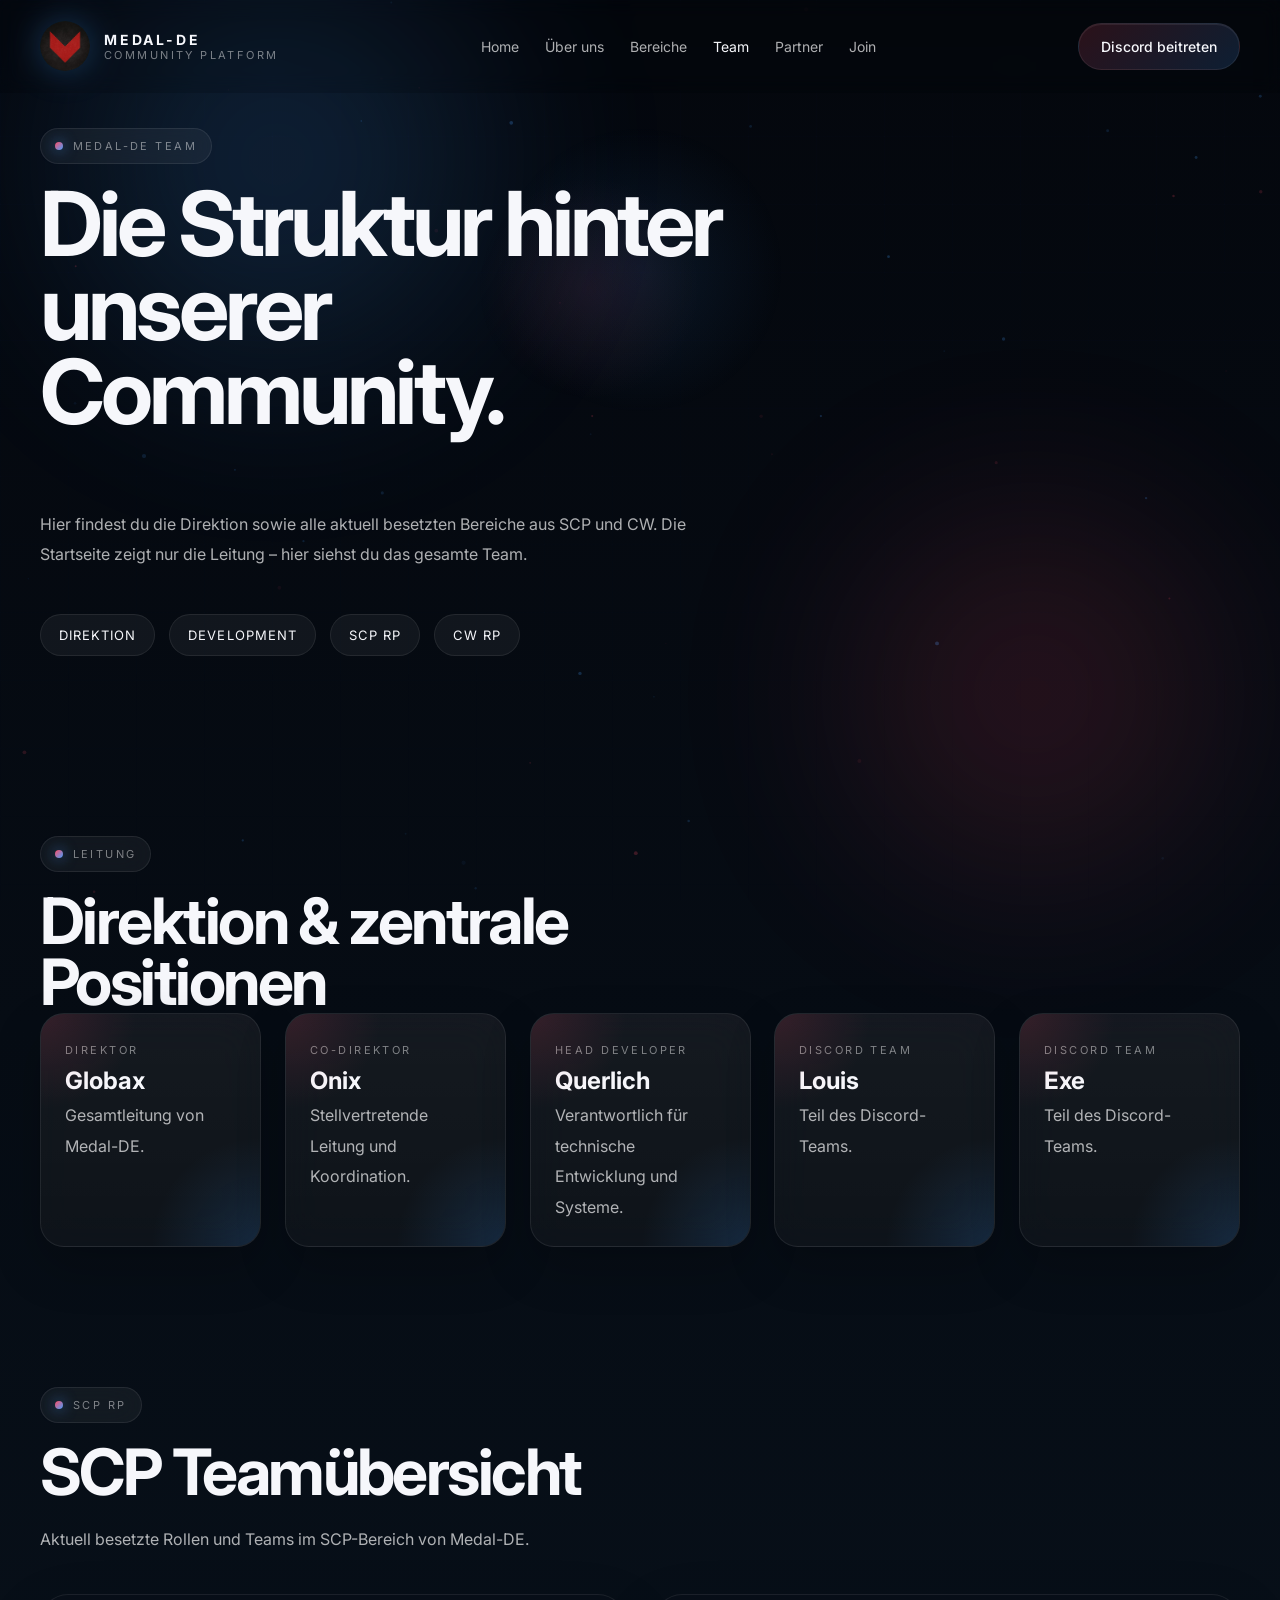
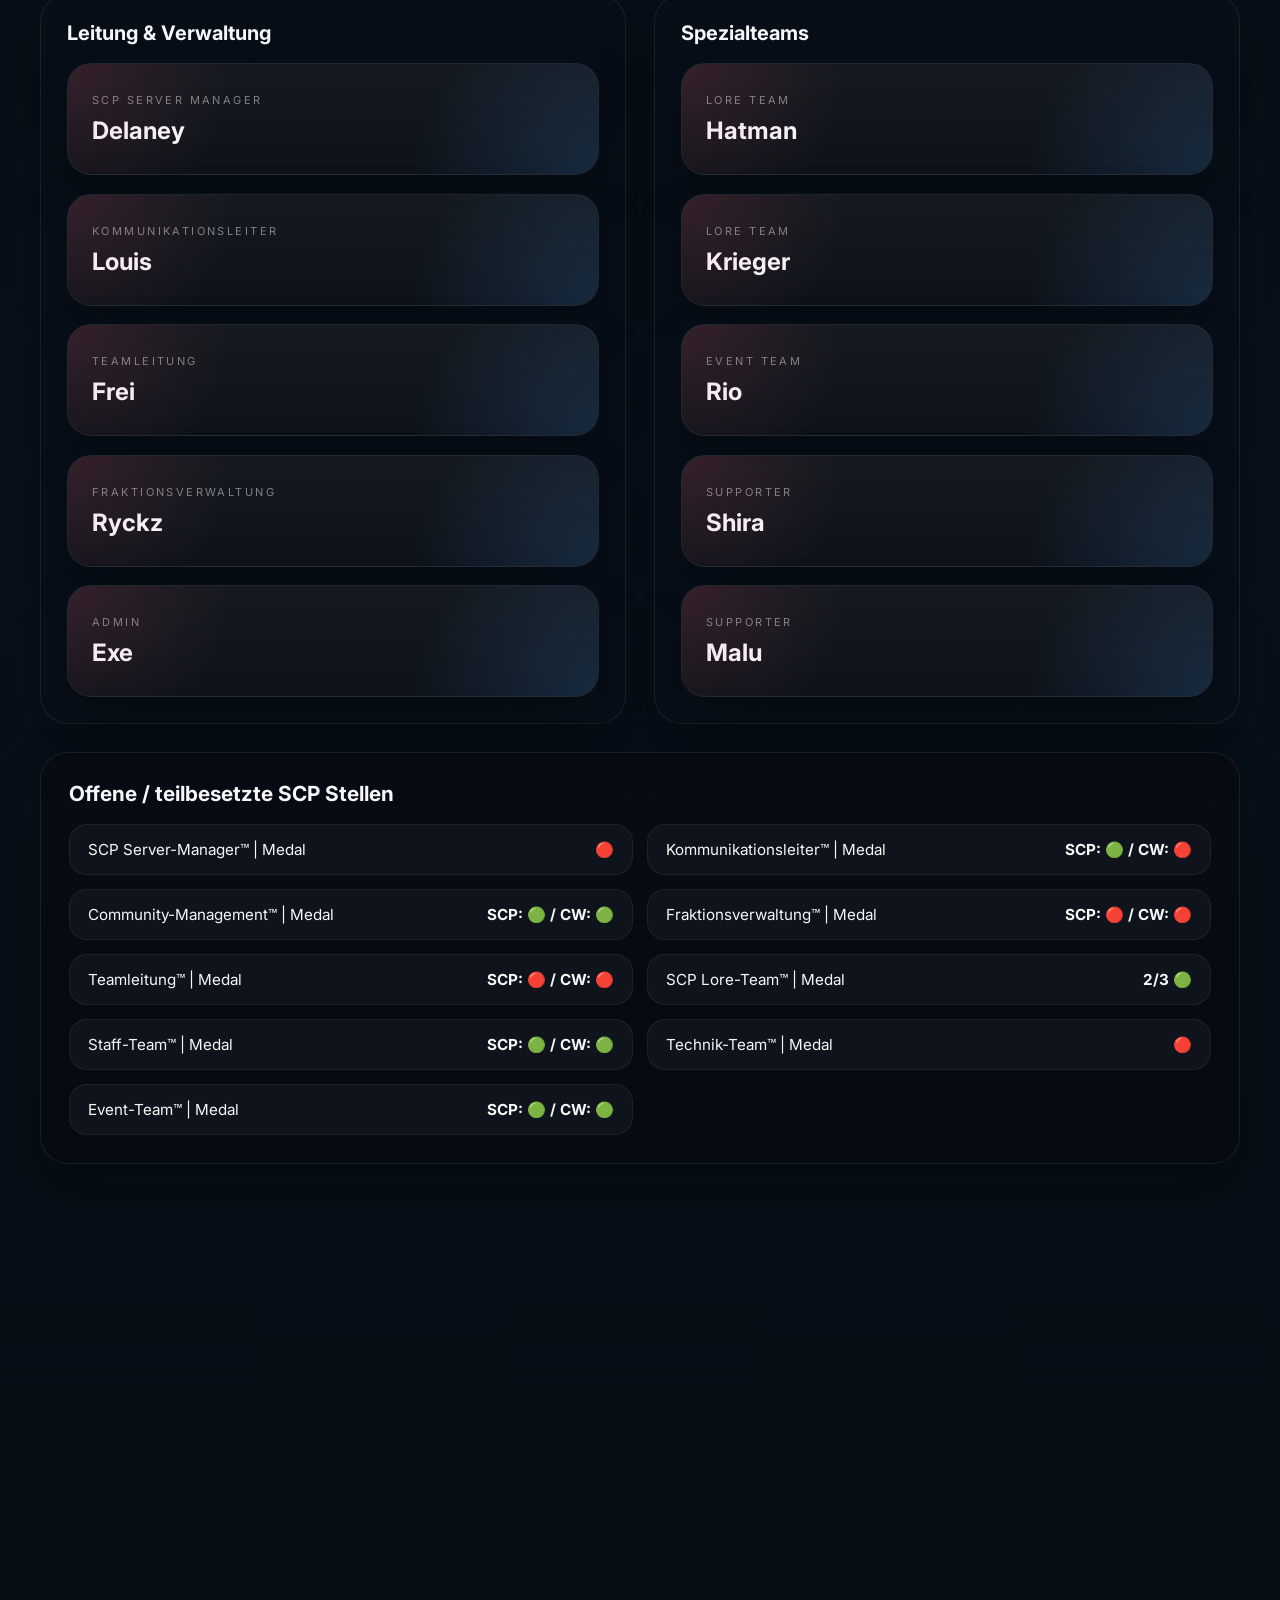
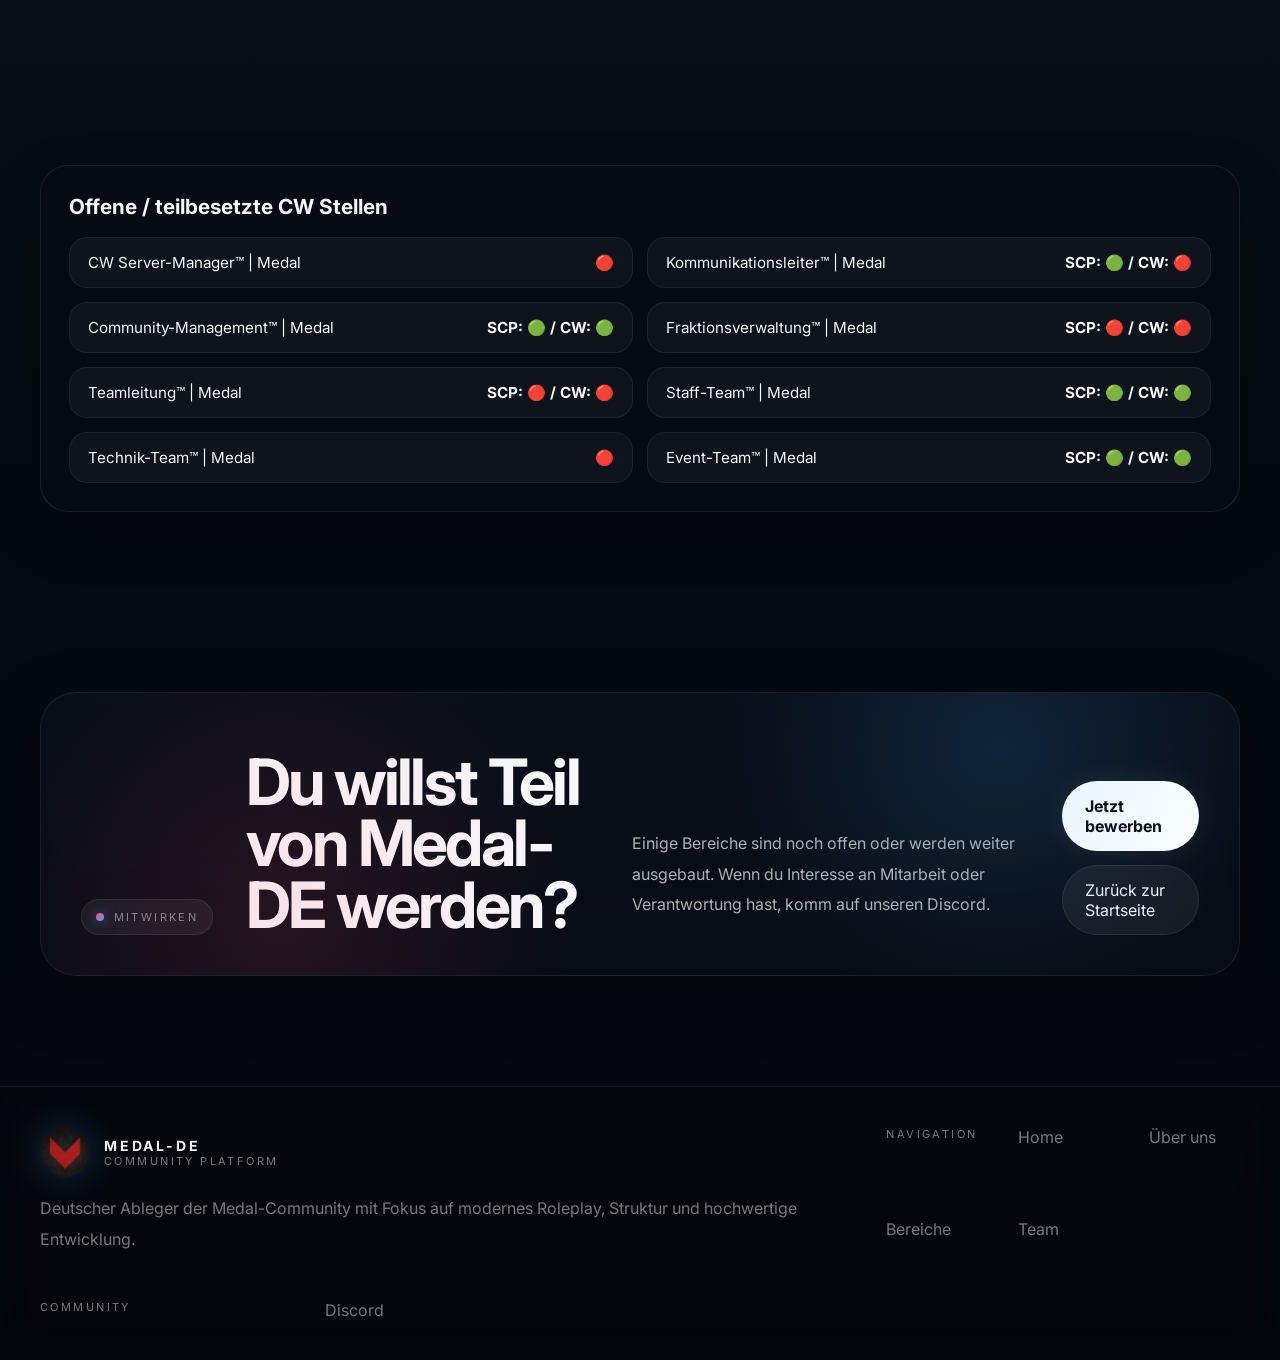
==== team.html @ 819d0fee "Add files via upload" ====
<!DOCTYPE html>
<html lang="de">
  <head>
    <meta charset="UTF-8" />
    <meta name="viewport" content="width=device-width, initial-scale=1.0" />
    <title>Medal-DE | Team</title>
    <meta
      name="description"
      content="Die Teamübersicht von Medal-DE mit Direktion, Development, SCP-Team und CW-Team."
    />
    <link rel="preconnect" href="https://fonts.googleapis.com" />
    <link rel="preconnect" href="https://fonts.gstatic.com" crossorigin />
    <link
      href="https://fonts.googleapis.com/css2?family=Inter:wght@400;500;600;700;800&display=swap"
      rel="stylesheet"
    />
    <link rel="stylesheet" href="style.css" />
  </head>
  <body class="team-page">
    <canvas id="particles-canvas"></canvas>
    <canvas id="trail-canvas"></canvas>

    <div class="mouse-glow"></div>
    <div class="bg-grid"></div>
    <div class="bg-orb orb-blue"></div>
    <div class="bg-orb orb-red"></div>

    <header class="site-header" id="site-header">
      <div class="container nav">
        <a href="index.html#home" class="brand">
          <img src="Medal.png" class="brand-logo" alt="Medal-DE Logo" />
          <div>
            <div class="brand-title">MEDAL-DE</div>
            <div class="brand-subtitle">Community Platform</div>
          </div>
        </a>

        <nav class="nav-links">
          <a href="index.html#home">Home</a>
          <a href="index.html#about">Über uns</a>
          <a href="index.html#modes">Bereiche</a>
          <a href="team.html" class="is-active">Team</a>
          <a href="index.html#partners">Partner</a>
          <a href="index.html#join">Join</a>
        </nav>

        <a
          class="nav-button"
          href="https://discord.com/invite/medal-de"
          target="_blank"
          rel="noreferrer"
        >
          Discord beitreten
        </a>
      </div>
    </header>

    <main>
      <section class="team-hero section">
        <div class="container team-hero-inner">
          <div class="section-heading reveal">
            <div class="eyebrow">MEDAL-DE TEAM</div>
            <h1>Die Struktur hinter unserer Community.</h1>
            <p>
              Hier findest du die Direktion sowie alle aktuell besetzten Bereiche
              aus SCP und CW. Die Startseite zeigt nur die Leitung – hier siehst
              du das gesamte Team.
            </p>
          </div>

          <div class="team-hero-badges reveal reveal-delay-1">
            <div class="team-badge">Direktion</div>
            <div class="team-badge">Development</div>
            <div class="team-badge">SCP RP</div>
            <div class="team-badge">CW RP</div>
          </div>
        </div>
      </section>

      <section class="section team-section">
        <div class="container">
          <div class="section-heading reveal">
            <div class="eyebrow">Leitung</div>
            <h2>Direktion & zentrale Positionen</h2>
          </div>

          <div class="team-grid leadership-grid">
            <article class="team-card tilt-card reveal">
              <span class="panel-label">Direktor</span>
              <h3>Globax</h3>
              <p>Gesamtleitung von Medal-DE.</p>
            </article>

            <article class="team-card tilt-card reveal">
              <span class="panel-label">Co-Direktor</span>
              <h3>Onix</h3>
              <p>Stellvertretende Leitung und Koordination.</p>
            </article>

            <article class="team-card tilt-card reveal">
              <span class="panel-label">Head Developer</span>
              <h3>Querlich</h3>
              <p>Verantwortlich für technische Entwicklung und Systeme.</p>
            </article>

            <article class="team-card tilt-card reveal">
              <span class="panel-label">Discord Team</span>
              <h3>Louis</h3>
              <p>Teil des Discord-Teams.</p>
            </article>

            <article class="team-card tilt-card reveal">
              <span class="panel-label">Discord Team</span>
              <h3>Exe</h3>
              <p>Teil des Discord-Teams.</p>
            </article>
          </div>
        </div>
      </section>

      <section class="section team-section">
        <div class="container">
          <div class="section-heading reveal">
            <div class="eyebrow">SCP RP</div>
            <h2>SCP Teamübersicht</h2>
            <p>
              Aktuell besetzte Rollen und Teams im SCP-Bereich von Medal-DE.
            </p>
          </div>

          <div class="team-columns">
            <div class="team-column reveal">
              <h3 class="team-column-title">Leitung & Verwaltung</h3>

              <div class="team-stack">
                <article class="team-card tilt-card">
                  <span class="panel-label">SCP Server Manager</span>
                  <h3>Delaney</h3>
                </article>

                <article class="team-card tilt-card">
                  <span class="panel-label">Kommunikationsleiter</span>
                  <h3>Louis</h3>
                </article>

                <article class="team-card tilt-card">
                  <span class="panel-label">Teamleitung</span>
                  <h3>Frei</h3>
                </article>

                <article class="team-card tilt-card">
                  <span class="panel-label">Fraktionsverwaltung</span>
                  <h3>Ryckz</h3>
                </article>

                <article class="team-card tilt-card">
                  <span class="panel-label">Admin</span>
                  <h3>Exe</h3>
                </article>
              </div>
            </div>

            <div class="team-column reveal reveal-delay-1">
              <h3 class="team-column-title">Spezialteams</h3>

              <div class="team-stack">
                <article class="team-card tilt-card">
                  <span class="panel-label">Lore Team</span>
                  <h3>Hatman</h3>
                </article>

                <article class="team-card tilt-card">
                  <span class="panel-label">Lore Team</span>
                  <h3>Krieger</h3>
                </article>

                <article class="team-card tilt-card">
                  <span class="panel-label">Event Team</span>
                  <h3>Rio</h3>
                </article>

                <article class="team-card tilt-card">
                  <span class="panel-label">Supporter</span>
                  <h3>Shira</h3>
                </article>

                <article class="team-card tilt-card">
                  <span class="panel-label">Supporter</span>
                  <h3>Malu</h3>
                </article>
              </div>
            </div>
          </div>

          <div class="team-status-box reveal reveal-delay-2">
            <h3>Offene / teilbesetzte SCP Stellen</h3>
            <div class="status-grid">
              <div class="status-item">
                <span>SCP Server-Manager™ | Medal</span>
                <strong>🔴</strong>
              </div>
              <div class="status-item">
                <span>Kommunikationsleiter™ | Medal</span>
                <strong>SCP: 🟢 / CW: 🔴</strong>
              </div>
              <div class="status-item">
                <span>Community-Management™ | Medal</span>
                <strong>SCP: 🟢 / CW: 🟢</strong>
              </div>
              <div class="status-item">
                <span>Fraktionsverwaltung™ | Medal</span>
                <strong>SCP: 🔴 / CW: 🔴</strong>
              </div>
              <div class="status-item">
                <span>Teamleitung™ | Medal</span>
                <strong>SCP: 🔴 / CW: 🔴</strong>
              </div>
              <div class="status-item">
                <span>SCP Lore-Team™ | Medal</span>
                <strong>2/3 🟢</strong>
              </div>
              <div class="status-item">
                <span>Staff-Team™ | Medal</span>
                <strong>SCP: 🟢 / CW: 🟢</strong>
              </div>
              <div class="status-item">
                <span>Technik-Team™ | Medal</span>
                <strong>🔴</strong>
              </div>
              <div class="status-item">
                <span>Event-Team™ | Medal</span>
                <strong>SCP: 🟢 / CW: 🟢</strong>
              </div>
            </div>
          </div>
        </div>
      </section>

      <section class="section team-section">
        <div class="container">
          <div class="section-heading reveal">
            <div class="eyebrow">CW RP</div>
            <h2>CW Teamübersicht</h2>
            <p>
              Die wichtigsten aktuell besetzten Rollen im CW-Bereich.
            </p>
          </div>

          <div class="cards-grid team-role-grid">
            <article class="team-card tilt-card reveal">
              <span class="panel-label">CW Server Manager</span>
              <h3>CloneWarsHD</h3>
            </article>

            <article class="team-card tilt-card reveal">
              <span class="panel-label">Teamleitung</span>
              <h3>Obito</h3>
            </article>

            <article class="team-card tilt-card reveal">
              <span class="panel-label">Superadmin</span>
              <h3>Koshi</h3>
            </article>

            <article class="team-card tilt-card reveal">
              <span class="panel-label">Kommunikationsleiter</span>
              <h3>Querlich</h3>
            </article>

            <article class="team-card tilt-card reveal">
              <span class="panel-label">Event Team</span>
              <h3>Space</h3>
            </article>
          </div>

          <div class="team-status-box reveal reveal-delay-1">
            <h3>Offene / teilbesetzte CW Stellen</h3>
            <div class="status-grid">
              <div class="status-item">
                <span>CW Server-Manager™ | Medal</span>
                <strong>🔴</strong>
              </div>
              <div class="status-item">
                <span>Kommunikationsleiter™ | Medal</span>
                <strong>SCP: 🟢 / CW: 🔴</strong>
              </div>
              <div class="status-item">
                <span>Community-Management™ | Medal</span>
                <strong>SCP: 🟢 / CW: 🟢</strong>
              </div>
              <div class="status-item">
                <span>Fraktionsverwaltung™ | Medal</span>
                <strong>SCP: 🔴 / CW: 🔴</strong>
              </div>
              <div class="status-item">
                <span>Teamleitung™ | Medal</span>
                <strong>SCP: 🔴 / CW: 🔴</strong>
              </div>
              <div class="status-item">
                <span>Staff-Team™ | Medal</span>
                <strong>SCP: 🟢 / CW: 🟢</strong>
              </div>
              <div class="status-item">
                <span>Technik-Team™ | Medal</span>
                <strong>🔴</strong>
              </div>
              <div class="status-item">
                <span>Event-Team™ | Medal</span>
                <strong>SCP: 🟢 / CW: 🟢</strong>
              </div>
            </div>
          </div>
        </div>
      </section>

      <section class="section cta-section">
        <div class="container">
          <div class="cta-box reveal">
            <div class="eyebrow">MITWIRKEN</div>
            <h2>Du willst Teil von Medal-DE werden?</h2>
            <p>
              Einige Bereiche sind noch offen oder werden weiter ausgebaut. Wenn
              du Interesse an Mitarbeit oder Verantwortung hast, komm auf unseren
              Discord.
            </p>
            <div class="hero-actions">
              <a
                class="button button-primary"
                href="https://discord.com/invite/medal-de"
                target="_blank"
                rel="noreferrer"
              >
                Jetzt bewerben
              </a>
              <a class="button button-secondary" href="index.html#join">
                Zurück zur Startseite
              </a>
            </div>
          </div>
        </div>
      </section>
    </main>

    <footer class="site-footer">
      <div class="container footer-grid">
        <div>
          <div class="brand footer-brand">
            <img src="Medal.png" class="brand-logo" alt="Medal-DE Logo" />
            <div>
              <div class="brand-title">MEDAL-DE</div>
              <div class="brand-subtitle">Community Platform</div>
            </div>
          </div>
          <p class="footer-text">
            Deutscher Ableger der Medal-Community mit Fokus auf modernes Roleplay,
            Struktur und hochwertige Entwicklung.
          </p>
        </div>

        <div class="footer-links">
          <span>Navigation</span>
          <a href="index.html#home">Home</a>
          <a href="index.html#about">Über uns</a>
          <a href="index.html#modes">Bereiche</a>
          <a href="team.html">Team</a>
        </div>

        <div class="footer-links">
          <span>Community</span>
          <a href="https://discord.com/invite/medal-de" target="_blank" rel="noreferrer">
            Discord
          </a>
        </div>
      </div>
    </footer>

    <script src="app.js"></script>
  </body>
</html>
---- style.css ----
:root {
  --bg: #060a11;
  --bg-deep: #04070d;
  --surface: rgba(10, 16, 28, 0.58);
  --surface-strong: rgba(9, 14, 24, 0.82);
  --panel: rgba(255, 255, 255, 0.05);
  --panel-strong: rgba(255, 255, 255, 0.08);
  --border: rgba(255, 255, 255, 0.08);
  --border-strong: rgba(255, 255, 255, 0.14);
  --text: #f6f7fb;
  --muted: rgba(255, 255, 255, 0.68);
  --soft: rgba(255, 255, 255, 0.46);
  --blue-rgb: 70, 160, 255;
  --red-rgb: 255, 77, 103;
  --blue: #46a0ff;
  --red: #ff4d67;
  --shadow: 0 20px 60px rgba(0, 0, 0, 0.35);
  --radius-xl: 34px;
  --radius-lg: 28px;
  --radius-md: 22px;
  --header-height: 92px;
}

* {
  box-sizing: border-box;
}

html {
  scroll-behavior: smooth;
}

body {
  margin: 0;
  font-family: "Inter", sans-serif;
  color: var(--text);
  background:
    radial-gradient(circle at 18% 20%, rgba(var(--red-rgb), 0.12), transparent 0 28%),
    radial-gradient(circle at 84% 18%, rgba(var(--blue-rgb), 0.14), transparent 0 30%),
    radial-gradient(circle at 50% 75%, rgba(130, 0, 255, 0.06), transparent 0 22%),
    linear-gradient(180deg, #04070d 0%, #08111b 45%, #04070d 100%);
  overflow-x: hidden;
}

a {
  color: inherit;
  text-decoration: none;
}

button {
  font: inherit;
}

#particles-canvas,
#trail-canvas {
  position: fixed;
  inset: 0;
  width: 100%;
  height: 100%;
  pointer-events: none;
}

#particles-canvas {
  z-index: 0;
}

#trail-canvas {
  z-index: 1;
}

.mouse-glow {
  position: fixed;
  inset: 0;
  pointer-events: none;
  z-index: 0;
  background:
    radial-gradient(circle 240px at var(--mouse-x, 50%) var(--mouse-y, 30%), rgba(var(--blue-rgb), 0.10), transparent 60%),
    radial-gradient(circle 180px at calc(var(--mouse-x, 50%) - 4%) calc(var(--mouse-y, 30%) + 2%), rgba(var(--red-rgb), 0.08), transparent 62%);
}

.bg-grid {
  position: fixed;
  inset: 0;
  pointer-events: none;
  z-index: 0;
  background-image:
    linear-gradient(rgba(80, 120, 255, 0.05) 1px, transparent 1px),
    linear-gradient(90deg, rgba(80, 120, 255, 0.045) 1px, transparent 1px);
  background-size: 68px 68px;
  mask-image: linear-gradient(to bottom, rgba(0, 0, 0, 0.95), rgba(0, 0, 0, 0.35));
  opacity: 0.34;
}

.bg-orb {
  position: fixed;
  border-radius: 50%;
  filter: blur(110px);
  opacity: 0.24;
  pointer-events: none;
  z-index: 0;
  transition: transform 0.2s linear;
}

.orb-blue {
  top: -40px;
  left: 6%;
  width: 400px;
  height: 400px;
  background: rgba(var(--blue-rgb), 0.72);
}

.orb-red {
  right: 6%;
  bottom: 4%;
  width: 340px;
  height: 340px;
  background: rgba(var(--red-rgb), 0.65);
}

.site-header,
main,
.site-footer {
  position: relative;
  z-index: 3;
}

.site-header {
  position: fixed;
  top: 0;
  left: 0;
  right: 0;
  backdrop-filter: blur(10px);
  background: rgba(0, 0, 0, 0.12);
  border-bottom: 1px solid transparent;
  transition:
    transform 0.35s ease,
    background 0.35s ease,
    backdrop-filter 0.35s ease,
    border-color 0.35s ease,
    box-shadow 0.35s ease;
}

.site-header.scrolled {
  background: rgba(8, 12, 20, 0.72);
  backdrop-filter: blur(18px);
  border-color: rgba(255, 255, 255, 0.07);
  box-shadow: 0 14px 40px rgba(0, 0, 0, 0.22);
}

.site-header.hidden {
  transform: translateY(-110%);
}

.container {
  width: min(1200px, calc(100% - 40px));
  margin: 0 auto;
}

.nav {
  min-height: var(--header-height);
  display: flex;
  align-items: center;
  justify-content: space-between;
  gap: 20px;
}

.brand {
  display: flex;
  align-items: center;
  gap: 14px;
  min-width: 0;
}

.brand-logo {
  width: 50px;
  height: 50px;
  object-fit: contain;
  border-radius: 50%;
  filter: drop-shadow(0 0 16px rgba(70, 160, 255, 0.28));
  flex-shrink: 0;
}

.brand-title {
  font-size: 14px;
  font-weight: 700;
  letter-spacing: 0.2em;
}

.brand-subtitle,
.panel-label,
.footer-links span,
.eyebrow {
  font-size: 11px;
  text-transform: uppercase;
  letter-spacing: 0.22em;
  color: var(--soft);
}

.nav-links {
  display: flex;
  align-items: center;
  gap: 26px;
  flex-wrap: wrap;
  justify-content: center;
}

.nav-links a {
  font-size: 14px;
  color: var(--muted);
  transition: color 0.25s ease, transform 0.25s ease;
}

.nav-links a:hover {
  color: var(--text);
  transform: translateY(-1px);
}

.nav-button,
.button {
  display: inline-flex;
  align-items: center;
  justify-content: center;
  padding: 14px 22px;
  border-radius: 999px;
  border: 1px solid var(--border);
  transition:
    transform 0.25s ease,
    background 0.25s ease,
    border-color 0.25s ease,
    box-shadow 0.25s ease;
}

.nav-button {
  background: linear-gradient(135deg, rgba(var(--red-rgb), 0.16), rgba(var(--blue-rgb), 0.16));
  font-size: 14px;
  font-weight: 500;
  box-shadow: inset 0 1px 0 rgba(255, 255, 255, 0.07);
}

.nav-button:hover,
.button:hover {
  transform: translateY(-2px);
}

.button-primary {
  background: #ffffff;
  color: #05070c;
  border-color: rgba(255, 255, 255, 0.5);
  font-weight: 700;
  box-shadow: 0 0 30px rgba(255, 255, 255, 0.08);
}

.button-secondary {
  background: rgba(255, 255, 255, 0.06);
  color: var(--text);
}

.section {
  padding: 110px 0;
}

.hero {
  position: relative;
  min-height: 100vh;
  display: flex;
  align-items: center;
  padding-top: calc(var(--header-height) + 30px);
}

.hero::after {
  content: "";
  position: absolute;
  inset: 0;
  pointer-events: none;
  background: radial-gradient(circle at center, rgba(255, 255, 255, 0.03), transparent 60%);
}

.hero-grid,
.two-col {
  display: grid;
  gap: 48px;
  align-items: center;
}

.hero-grid {
  grid-template-columns: 1.08fr 0.92fr;
}

.two-col {
  grid-template-columns: 0.95fr 1.05fr;
}

.eyebrow {
  display: inline-flex;
  align-items: center;
  gap: 10px;
  padding: 10px 14px;
  border-radius: 999px;
  border: 1px solid var(--border);
  background: rgba(255, 255, 255, 0.05);
  backdrop-filter: blur(16px);
}

.eyebrow::before {
  content: "";
  width: 8px;
  height: 8px;
  border-radius: 50%;
  background: linear-gradient(135deg, var(--red), var(--blue));
  box-shadow: 0 0 14px rgba(var(--blue-rgb), 0.7);
}

.hero h1,
.section-heading h2,
.cta-box h2 {
  margin: 18px 0 0;
  line-height: 0.96;
  letter-spacing: -0.04em;
}

.hero h1 {
  font-size: clamp(3rem, 7vw, 5.7rem);
  max-width: 850px;
}

.hero h1 span {
  display: block;
  background: linear-gradient(90deg, #ffffff 0%, #bfe8ff 45%, #ffd0d6 100%);
  -webkit-background-clip: text;
  background-clip: text;
  color: transparent;
}

.section-heading p,
.cta-box p,
.info-card p,
.mode-card p,
.feature-card p,
.team-card p,
.partner-card p,
.visual-panel p,
.site-footer p {
  color: var(--muted);
  line-height: 1.9;
}

.hero-text {
  max-width: 720px;
  font-size: 18px;
  margin-top: 26px;
}

.hero-actions {
  display: flex;
  gap: 14px;
  flex-wrap: wrap;
  margin-top: 34px;
}

.stats,
.cards-grid,
.info-grid,
.footer-links {
  display: grid;
  gap: 18px;
}

.stats {
  margin-top: 42px;
  grid-template-columns: repeat(4, minmax(0, 1fr));
}

.stat-card,
.info-card,
.mode-card,
.feature-card,
.team-card,
.partner-card,
.visual-shell,
.visual-panel,
.cta-box {
  background: linear-gradient(180deg, rgba(12, 18, 30, 0.66), rgba(9, 13, 22, 0.84));
  border: 1px solid var(--border);
  box-shadow: var(--shadow);
  backdrop-filter: blur(22px);
}

.stat-card,
.info-card,
.feature-card,
.team-card,
.partner-card,
.visual-panel {
  border-radius: 28px;
  padding: 24px;
}

.stat-card {
  min-height: 190px;
  display: flex;
  flex-direction: column;
  justify-content: space-between;
  overflow: hidden;
  position: relative;
}

.stat-card::before {
  content: "";
  position: absolute;
  inset: 0;
  background:
    radial-gradient(circle at 78% 24%, rgba(var(--blue-rgb), 0.08), transparent 34%),
    radial-gradient(circle at 20% 80%, rgba(var(--red-rgb), 0.08), transparent 35%);
  pointer-events: none;
}

.stat-card strong {
  display: block;
  font-size: clamp(1.5rem, 2vw, 2.4rem);
  line-height: 0.95;
  letter-spacing: -0.03em;
  overflow-wrap: break-word;
  word-break: break-word;
  position: relative;
  z-index: 1;
}

.stat-card span {
  display: block;
  margin-top: 10px;
  color: var(--soft);
  font-size: clamp(0.72rem, 0.95vw, 0.94rem);
  text-transform: uppercase;
  letter-spacing: 0.16em;
  line-height: 1.35;
  max-width: 12ch;
  overflow-wrap: break-word;
  word-break: break-word;
  hyphens: auto;
  position: relative;
  z-index: 1;
}

.visual-shell {
  position: relative;
  display: grid;
  grid-template-columns: 1fr 0.9fr;
  gap: 18px;
  border-radius: 34px;
  padding: 20px;
  overflow: hidden;
}

.visual-shell::before,
.cta-box::before {
  content: "";
  position: absolute;
  inset: 0;
  background:
    radial-gradient(circle at 80% 20%, rgba(57, 168, 255, 0.14), transparent 28%),
    radial-gradient(circle at 20% 80%, rgba(255, 77, 103, 0.12), transparent 30%);
  pointer-events: none;
}

.hero-logo-panel {
  min-height: 360px;
  display: flex;
  flex-direction: column;
}

.hero-logo-wrap {
  flex: 1;
  display: grid;
  place-items: center;
  margin-top: 18px;
  border-radius: 24px;
  border: 1px solid var(--border);
  background:
    radial-gradient(circle at center, rgba(255, 255, 255, 0.08), transparent 48%),
    linear-gradient(180deg, rgba(255, 255, 255, 0.02), rgba(255, 255, 255, 0.01));
  overflow: hidden;
}

.hero-main-logo {
  width: min(320px, 78%);
  object-fit: contain;
  filter: drop-shadow(0 0 28px rgba(57, 168, 255, 0.22));
  animation: floatLogo 5s ease-in-out infinite;
}

@keyframes floatLogo {
  0%,
  100% {
    transform: translateY(0px);
  }
  50% {
    transform: translateY(-10px);
  }
}

.visual-side {
  display: grid;
  gap: 18px;
}

.section-heading {
  max-width: 760px;
}

.section-heading h2,
.cta-box h2 {
  font-size: clamp(2.3rem, 5vw, 4rem);
}

.section-heading p,
.cta-box p {
  margin-top: 22px;
  max-width: 680px;
}

.info-grid,
.team-grid {
  grid-template-columns: repeat(2, minmax(0, 1fr));
}

.modes-grid {
  grid-template-columns: repeat(2, minmax(0, 1fr));
  margin-top: 40px;
}

.features-grid {
  grid-template-columns: repeat(4, minmax(0, 1fr));
  margin-top: 40px;
}

.mode-card {
  position: relative;
  overflow: hidden;
  padding: 30px;
  border-radius: 32px;
  transition:
    transform 0.3s ease,
    box-shadow 0.3s ease,
    border-color 0.3s ease;
}

.mode-card::before {
  content: "";
  position: absolute;
  inset: 0;
  opacity: 1;
  pointer-events: none;
}

.mode-card.scp::before {
  background: linear-gradient(
    135deg,
    rgba(255, 77, 103, 0.18),
    rgba(255, 77, 103, 0.02),
    transparent 65%
  );
}

.mode-card.cwrp::before {
  background: linear-gradient(
    135deg,
    rgba(57, 168, 255, 0.2),
    rgba(57, 168, 255, 0.02),
    transparent 65%
  );
}

.mode-card h3,
.info-card h3,
.feature-card h3,
.team-card h3,
.partner-card h3,
.visual-panel h3 {
  margin: 14px 0 0;
  font-size: 30px;
  line-height: 1.1;
}

.mode-card h4 {
  margin: 16px 0 0;
  font-size: 18px;
  color: rgba(255, 255, 255, 0.84);
}

.mode-card p {
  margin: 18px 0 0;
}

.mode-card .button {
  margin-top: 26px;
}

.mode-logo {
  width: 70px;
  height: 70px;
  object-fit: contain;
  margin-bottom: 6px;
  filter: drop-shadow(0 0 14px rgba(255, 255, 255, 0.08));
}

.feature-card,
.team-card,
.partner-card,
.info-card,
.visual-panel,
.visual-shell,
.stat-card {
  transition:
    border-color 0.3s ease,
    box-shadow 0.3s ease,
    transform 0.3s ease;
}

.feature-card:hover,
.team-card:hover,
.partner-card:hover,
.info-card:hover,
.visual-panel:hover,
.visual-shell:hover,
.stat-card:hover {
  border-color: var(--border-strong);
  box-shadow: 0 0 60px rgba(255, 255, 255, 0.06);
}

.mode-card:hover {
  transform: translateY(-8px) scale(1.01);
}

.mode-card.scp:hover {
  box-shadow: 0 0 80px rgba(255, 77, 103, 0.18);
}

.mode-card.cwrp:hover {
  box-shadow: 0 0 80px rgba(57, 168, 255, 0.18);
}

.cta-box {
  position: relative;
  display: flex;
  align-items: end;
  justify-content: space-between;
  gap: 32px;
  border-radius: 36px;
  padding: 40px;
  overflow: hidden;
}

.partners-section {
  padding-top: 30px;
}

.partner-card {
  max-width: 640px;
}

.site-footer {
  border-top: 1px solid rgba(255, 255, 255, 0.08);
  background: rgba(0, 0, 0, 0.2);
  backdrop-filter: blur(22px);
}

.footer-grid {
  display: grid;
  grid-template-columns: 1fr auto;
  gap: 30px;
  padding: 40px 0;
}

.footer-links {
  grid-template-columns: repeat(3, minmax(0, 1fr));
  gap: 40px;
}

.footer-links div {
  display: grid;
  gap: 12px;
}

.footer-links a,
.site-footer p {
  color: var(--soft);
}

.reveal {
  opacity: 0;
  transform: translateY(26px);
  transition: opacity 0.9s ease, transform 0.9s ease;
}

.reveal.visible {
  opacity: 1;
  transform: translateY(0);
}

.reveal-delay-1 {
  transition-delay: 0.08s;
}
.reveal-delay-2 {
  transition-delay: 0.16s;
}
.reveal-delay-3 {
  transition-delay: 0.24s;
}
.reveal-delay-4 {
  transition-delay: 0.32s;
}

.tilt-card {
  transform-style: preserve-3d;
  transition: transform 0.18s ease;
  will-change: transform;
}

@media (max-width: 1100px) {
  .hero-grid,
  .two-col,
  .visual-shell,
  .footer-grid,
  .cta-box {
    grid-template-columns: 1fr;
    flex-direction: column;
    align-items: flex-start;
  }

  .features-grid {
    grid-template-columns: repeat(2, minmax(0, 1fr));
  }

  .stats {
    grid-template-columns: repeat(2, minmax(0, 1fr));
  }

  .nav-links {
    display: none;
  }
}

@media (max-width: 700px) {
  :root {
    --header-height: 82px;
  }

  .section {
    padding: 82px 0;
  }

  .container {
    width: min(1200px, calc(100% - 24px));
  }

  .stats,
  .modes-grid,
  .features-grid,
  .info-grid,
  .team-grid,
  .footer-links {
    grid-template-columns: 1fr;
  }

  .hero {
    min-height: auto;
  }

  .hero h1 {
    font-size: 2.8rem;
  }

  .section-heading h2,
  .cta-box h2 {
    font-size: 2.3rem;
  }

  .cta-box,
  .mode-card,
  .visual-shell,
  .stat-card,
  .info-card,
  .feature-card,
  .team-card,
  .partner-card,
  .visual-panel {
    border-radius: 24px;
  }

  .nav {
    min-height: auto;
    padding: 14px 0;
  }

  .nav-button {
    display: none;
  }

  .mode-logo {
    width: 60px;
    height: 60px;
  }
}


/* =========================
   TEAM PAGE
========================= */
.team-page .nav-links a.is-active {
  color: var(--text);
}

.team-hero {
  min-height: 52vh;
  display: flex;
  align-items: center;
  padding-top: calc(var(--header-height) + 36px);
}

.team-hero-inner {
  display: grid;
  gap: 28px;
}

.team-hero h1 {
  font-size: clamp(3rem, 7vw, 6rem);
  margin-top: 18px;
  line-height: 0.94;
  letter-spacing: -0.045em;
}

.team-hero-badges {
  display: flex;
  flex-wrap: wrap;
  gap: 14px;
}

.team-badge {
  display: inline-flex;
  align-items: center;
  padding: 12px 18px;
  border-radius: 999px;
  border: 1px solid var(--border);
  background: rgba(255, 255, 255, 0.05);
  color: var(--text);
  font-size: 13px;
  letter-spacing: 0.08em;
  text-transform: uppercase;
}

.team-section {
  padding-top: 70px;
  padding-bottom: 70px;
}

.team-grid,
.team-role-grid {
  display: grid;
  grid-template-columns: repeat(3, minmax(0, 1fr));
  gap: 24px;
}

.leadership-grid {
  grid-template-columns: repeat(5, minmax(0, 1fr));
}

.team-columns {
  display: grid;
  grid-template-columns: repeat(2, minmax(0, 1fr));
  gap: 28px;
  margin-top: 40px;
}

.team-column {
  position: relative;
  padding: 26px;
  border-radius: 28px;
  background: rgba(9, 14, 24, 0.5);
  border: 1px solid rgba(255, 255, 255, 0.08);
  box-shadow: 0 24px 60px rgba(0, 0, 0, 0.2);
}

.team-column-title {
  margin: 0 0 18px;
  font-size: 1.25rem;
}

.team-stack {
  display: grid;
  gap: 18px;
}

.team-card {
  position: relative;
  padding: 24px;
  border-radius: 24px;
  background:
    linear-gradient(180deg, rgba(255, 255, 255, 0.06), rgba(255, 255, 255, 0.03)),
    rgba(7, 11, 19, 0.82);
  border: 1px solid rgba(255, 255, 255, 0.08);
  overflow: hidden;
  box-shadow: 0 20px 48px rgba(0, 0, 0, 0.22);
}

.team-card::before {
  content: "";
  position: absolute;
  inset: 0;
  background:
    radial-gradient(circle at top left, rgba(255, 77, 103, 0.14), transparent 30%),
    radial-gradient(circle at bottom right, rgba(70, 160, 255, 0.16), transparent 34%);
  pointer-events: none;
}

.team-card h3 {
  margin: 10px 0 6px;
  font-size: 1.5rem;
}

.team-card p {
  margin: 0;
  color: var(--muted);
}

.team-status-box {
  margin-top: 28px;
  padding: 28px;
  border-radius: 28px;
  background: rgba(7, 11, 19, 0.76);
  border: 1px solid rgba(255, 255, 255, 0.08);
  box-shadow: 0 22px 54px rgba(0, 0, 0, 0.24);
}

.team-status-box h3 {
  margin: 0 0 18px;
  font-size: 1.3rem;
}

.status-grid {
  display: grid;
  grid-template-columns: repeat(2, minmax(0, 1fr));
  gap: 14px;
}

.status-item {
  display: flex;
  align-items: center;
  justify-content: space-between;
  gap: 16px;
  padding: 15px 18px;
  border-radius: 18px;
  background: rgba(255, 255, 255, 0.04);
  border: 1px solid rgba(255, 255, 255, 0.06);
}

.status-item span {
  color: var(--text);
  font-size: 0.95rem;
}

.status-item strong {
  color: var(--text);
  font-size: 0.95rem;
  white-space: nowrap;
}

@media (max-width: 1180px) {
  .leadership-grid {
    grid-template-columns: repeat(3, minmax(0, 1fr));
  }
}

@media (max-width: 860px) {
  .team-grid,
  .team-role-grid,
  .leadership-grid,
  .team-columns,
  .status-grid {
    grid-template-columns: 1fr;
  }

  .team-hero {
    min-height: auto;
    padding-top: calc(var(--header-height) + 20px);
  }

  .team-card h3 {
    font-size: 1.3rem;
  }

  .status-item {
    align-items: flex-start;
    flex-direction: column;
  }
}
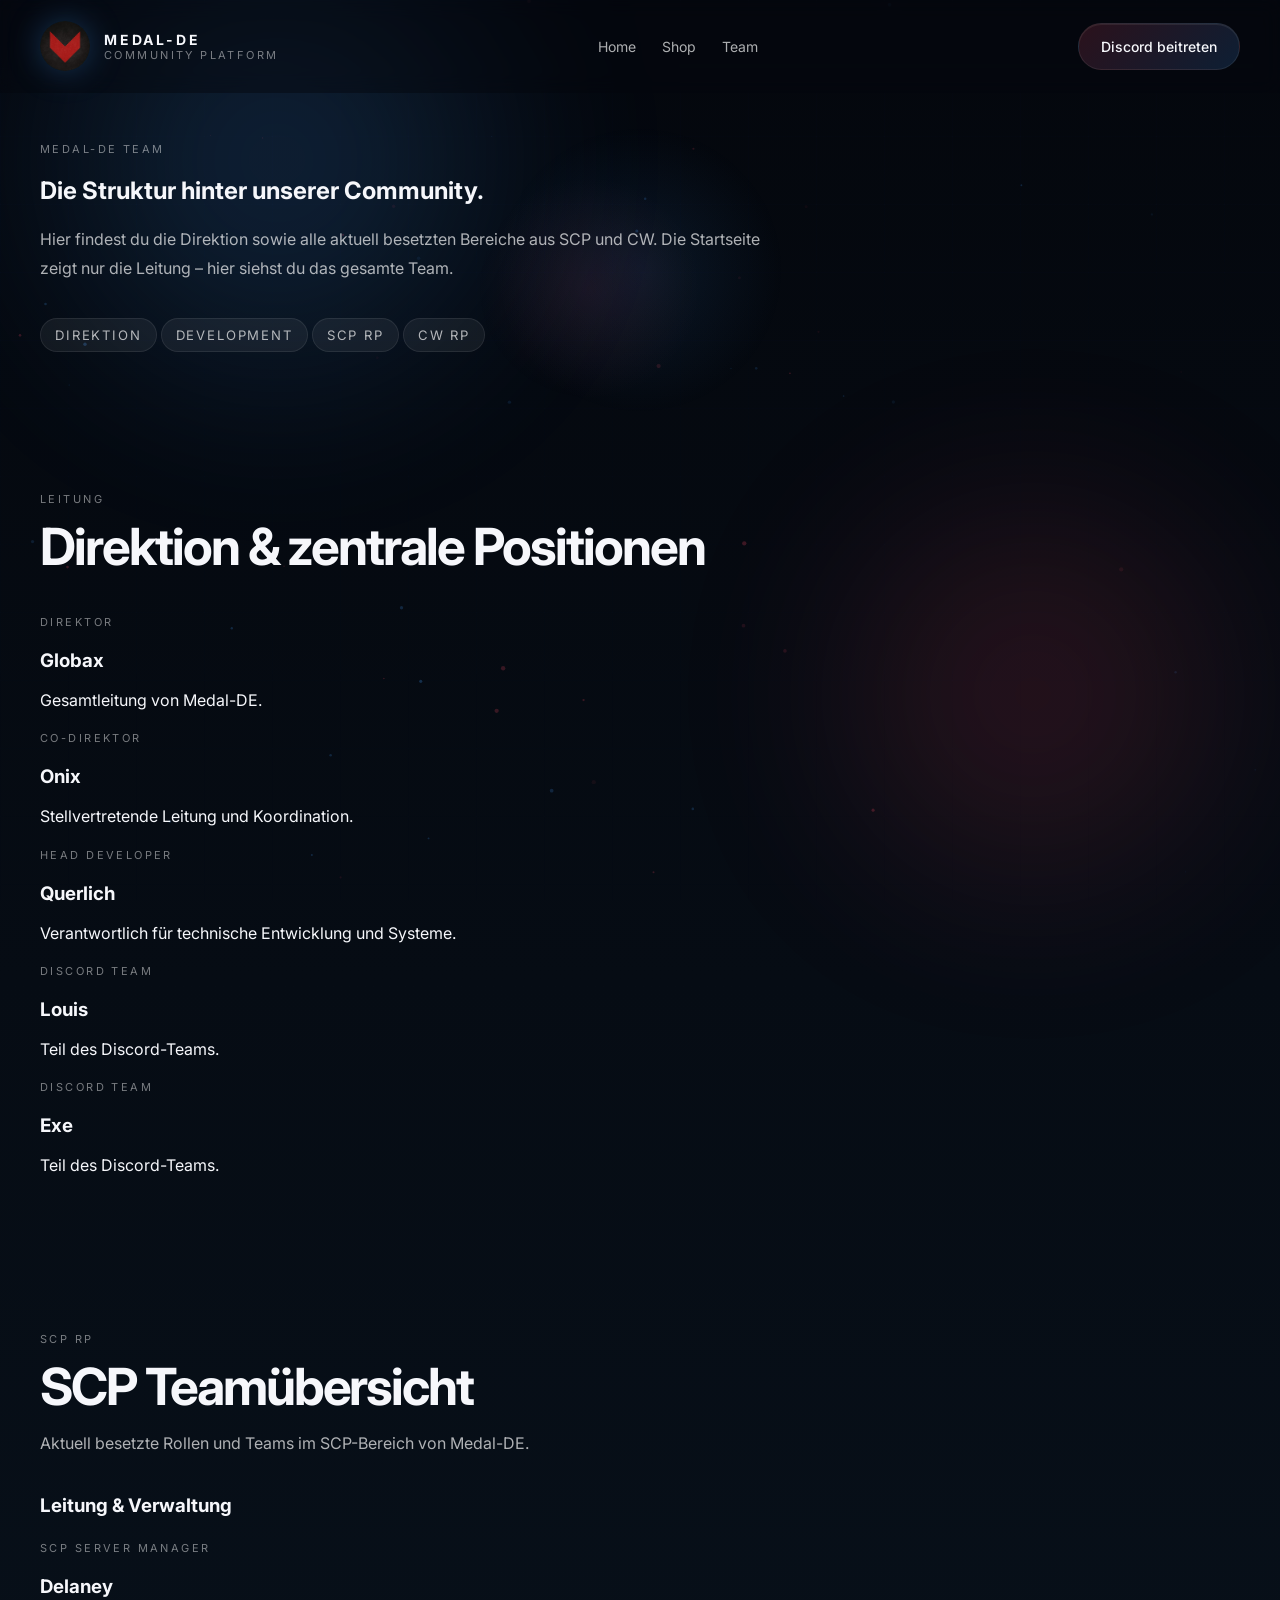
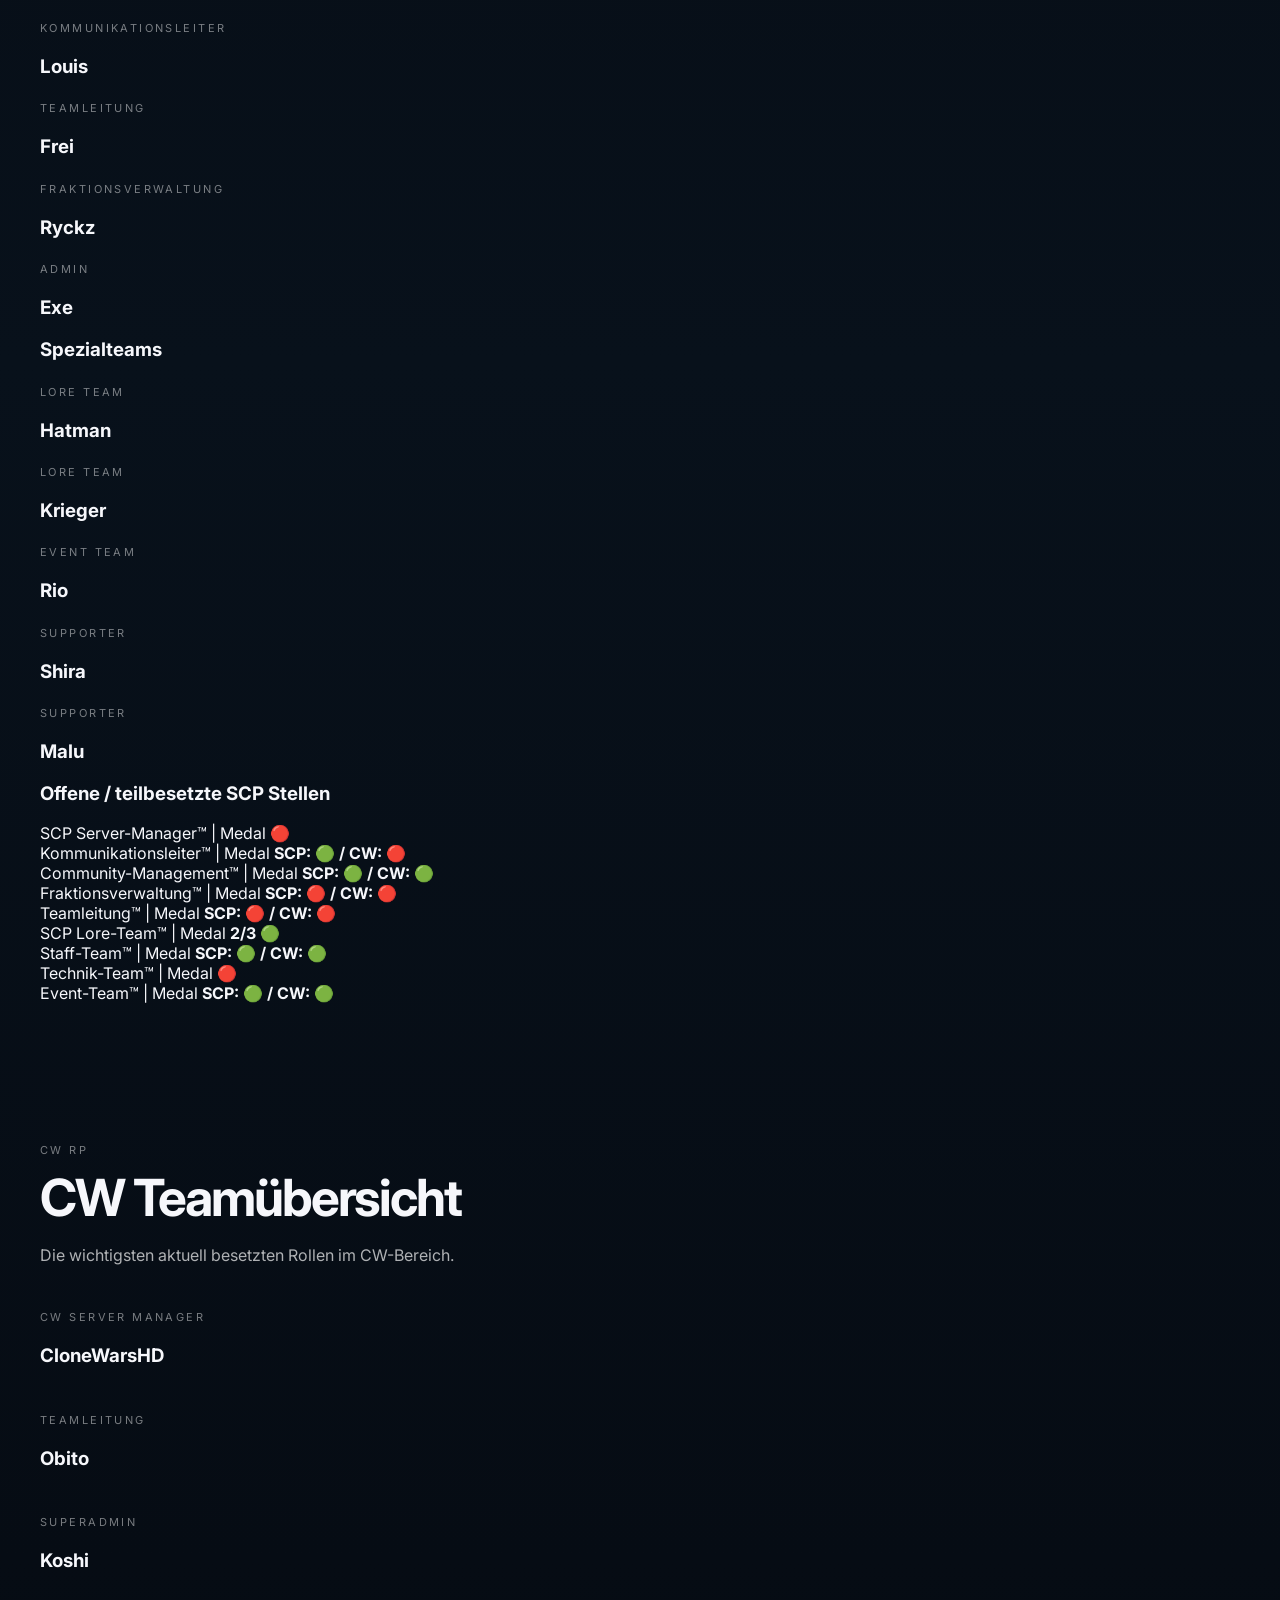
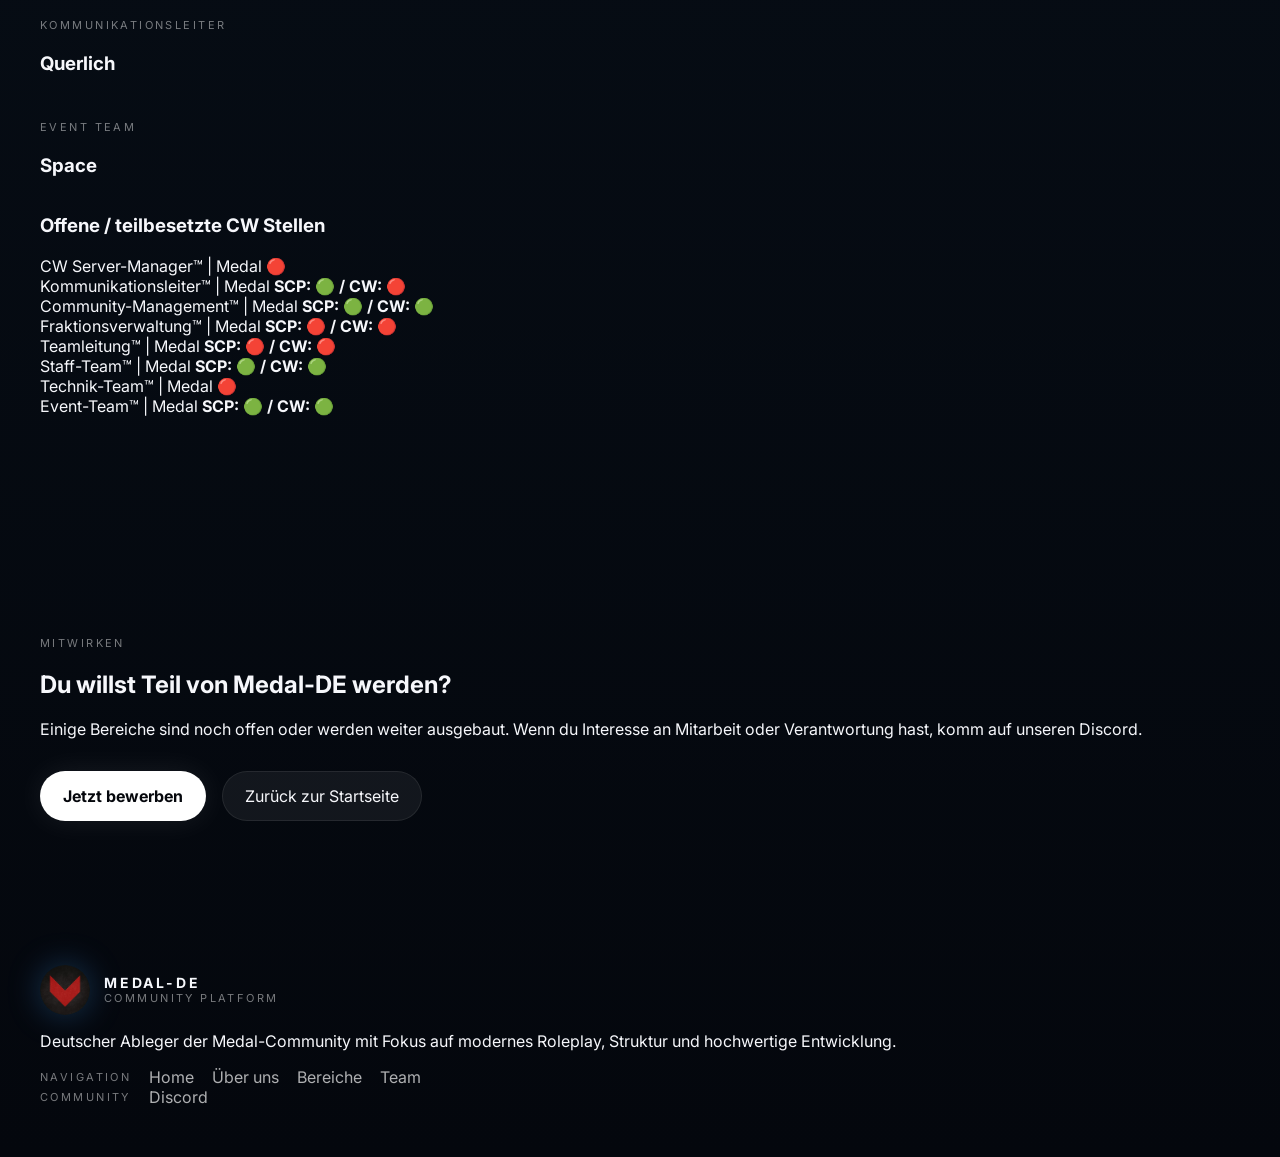
==== commit a3921380: "Update team.html" ====
--- a/team.html
+++ b/team.html
@@ -36,12 +36,9 @@
         </a>
 
         <nav class="nav-links">
-          <a href="index.html#home">Home</a>
-          <a href="index.html#about">Über uns</a>
-          <a href="index.html#modes">Bereiche</a>
-          <a href="team.html" class="is-active">Team</a>
-          <a href="index.html#partners">Partner</a>
-          <a href="index.html#join">Join</a>
+          <a href="index.html">Home</a>
+          <a href="shop.html">Shop</a>
+          <a href="team.html">Team</a>
         </nav>
 
         <a
--- a/style.css
+++ b/style.css
@@ -116,27 +116,30 @@
   background: rgba(var(--red-rgb), 0.65);
 }
 
-.site-header,
-main,
-.site-footer {
-  position: relative;
-  z-index: 3;
-}
-
+/* WICHTIGER FIX */
 .site-header {
   position: fixed;
   top: 0;
   left: 0;
   right: 0;
+  z-index: 10000;
   backdrop-filter: blur(10px);
   background: rgba(0, 0, 0, 0.12);
   border-bottom: 1px solid transparent;
+  pointer-events: auto;
   transition:
     transform 0.35s ease,
     background 0.35s ease,
     backdrop-filter 0.35s ease,
     border-color 0.35s ease,
-    box-shadow 0.35s ease;
+    box-shadow 0.35s ease,
+    opacity 0.35s ease;
+}
+
+main,
+.site-footer {
+  position: relative;
+  z-index: 3;
 }
 
 .site-header.scrolled {
@@ -148,6 +151,18 @@
 
 .site-header.hidden {
   transform: translateY(-110%);
+  opacity: 0;
+  pointer-events: none;
+}
+
+.site-header,
+.site-header .container,
+.site-header .nav,
+.site-header .brand,
+.site-header .nav-links,
+.site-header .nav-links a,
+.site-header .nav-button {
+  pointer-events: auto;
 }
 
 .container {
@@ -254,6 +269,19 @@
   color: var(--text);
 }
 
+.nav-links a,
+.nav-button,
+.button {
+  position: relative;
+  z-index: 20;
+}
+
+.team-preview-action {
+  display: flex;
+  justify-content: flex-start;
+  margin-top: 26px;
+}
+
 .section {
   padding: 110px 0;
 }
@@ -285,216 +313,165 @@
   grid-template-columns: 1.08fr 0.92fr;
 }
 
-.two-col {
-  grid-template-columns: 0.95fr 1.05fr;
-}
-
-.eyebrow {
-  display: inline-flex;
-  align-items: center;
-  gap: 10px;
-  padding: 10px 14px;
-  border-radius: 999px;
-  border: 1px solid var(--border);
-  background: rgba(255, 255, 255, 0.05);
-  backdrop-filter: blur(16px);
-}
-
-.eyebrow::before {
-  content: "";
-  width: 8px;
-  height: 8px;
-  border-radius: 50%;
-  background: linear-gradient(135deg, var(--red), var(--blue));
-  box-shadow: 0 0 14px rgba(var(--blue-rgb), 0.7);
-}
-
-.hero h1,
-.section-heading h2,
-.cta-box h2 {
-  margin: 18px 0 0;
-  line-height: 0.96;
-  letter-spacing: -0.04em;
-}
-
-.hero h1 {
-  font-size: clamp(3rem, 7vw, 5.7rem);
-  max-width: 850px;
-}
-
-.hero h1 span {
+.hero-content h1 {
+  margin: 18px 0 18px;
+  font-size: clamp(3.8rem, 7vw, 7rem);
+  line-height: 0.95;
+  letter-spacing: -0.06em;
+}
+
+.hero-content h1 span {
   display: block;
-  background: linear-gradient(90deg, #ffffff 0%, #bfe8ff 45%, #ffd0d6 100%);
+  background: linear-gradient(90deg, #ffffff 0%, #9fc8ff 48%, #ff7c8f 100%);
   -webkit-background-clip: text;
-  background-clip: text;
-  color: transparent;
-}
-
+  -webkit-text-fill-color: transparent;
+}
+
+.hero-text,
 .section-heading p,
-.cta-box p,
 .info-card p,
 .mode-card p,
-.feature-card p,
-.team-card p,
 .partner-card p,
-.visual-panel p,
-.site-footer p {
+.join-panel p,
+.footer-brand p,
+.team-preview-card p,
+.team-copy p,
+.team-role-card p,
+.team-member-list li {
   color: var(--muted);
-  line-height: 1.9;
+  line-height: 1.8;
 }
 
 .hero-text {
-  max-width: 720px;
-  font-size: 18px;
-  margin-top: 26px;
+  max-width: 680px;
+  font-size: 1.02rem;
 }
 
 .hero-actions {
   display: flex;
-  gap: 14px;
+  gap: 16px;
+  margin-top: 32px;
   flex-wrap: wrap;
-  margin-top: 34px;
-}
-
-.stats,
-.cards-grid,
-.info-grid,
-.footer-links {
-  display: grid;
-  gap: 18px;
 }
 
 .stats {
-  margin-top: 42px;
+  display: grid;
   grid-template-columns: repeat(4, minmax(0, 1fr));
+  gap: 16px;
+  margin-top: 38px;
 }
 
 .stat-card,
 .info-card,
 .mode-card,
-.feature-card,
-.team-card,
 .partner-card,
-.visual-shell,
-.visual-panel,
-.cta-box {
-  background: linear-gradient(180deg, rgba(12, 18, 30, 0.66), rgba(9, 13, 22, 0.84));
+.join-panel,
+.team-preview-card,
+.team-role-card,
+.team-hero-panel,
+.team-side-card,
+.team-member-card {
+  position: relative;
+  background: linear-gradient(180deg, rgba(255, 255, 255, 0.055), rgba(255, 255, 255, 0.03));
   border: 1px solid var(--border);
+  border-radius: var(--radius-md);
   box-shadow: var(--shadow);
-  backdrop-filter: blur(22px);
-}
-
-.stat-card,
-.info-card,
-.feature-card,
-.team-card,
-.partner-card,
-.visual-panel {
-  border-radius: 28px;
-  padding: 24px;
-}
-
-.stat-card {
-  min-height: 190px;
-  display: flex;
-  flex-direction: column;
-  justify-content: space-between;
   overflow: hidden;
-  position: relative;
-}
-
-.stat-card::before {
+}
+
+.stat-card::before,
+.info-card::before,
+.mode-card::before,
+.partner-card::before,
+.join-panel::before,
+.team-preview-card::before,
+.team-role-card::before,
+.team-hero-panel::before,
+.team-side-card::before,
+.team-member-card::before {
   content: "";
   position: absolute;
   inset: 0;
+  pointer-events: none;
   background:
-    radial-gradient(circle at 78% 24%, rgba(var(--blue-rgb), 0.08), transparent 34%),
-    radial-gradient(circle at 20% 80%, rgba(var(--red-rgb), 0.08), transparent 35%);
-  pointer-events: none;
+    radial-gradient(circle at top left, rgba(var(--blue-rgb), 0.12), transparent 30%),
+    radial-gradient(circle at bottom right, rgba(var(--red-rgb), 0.10), transparent 30%);
+}
+
+.stat-card {
+  padding: 22px 20px;
 }
 
 .stat-card strong {
   display: block;
-  font-size: clamp(1.5rem, 2vw, 2.4rem);
-  line-height: 0.95;
-  letter-spacing: -0.03em;
-  overflow-wrap: break-word;
-  word-break: break-word;
+  font-size: 1.35rem;
+  margin-bottom: 6px;
+}
+
+.stat-card span {
+  color: var(--muted);
+  font-size: 0.92rem;
+}
+
+.tilt-card {
+  transform-style: preserve-3d;
+  will-change: transform;
+  transition: transform 0.18s ease, border-color 0.2s ease, box-shadow 0.2s ease;
+}
+
+.tilt-card:hover {
+  border-color: var(--border-strong);
+  box-shadow: 0 24px 70px rgba(0, 0, 0, 0.42);
+}
+
+.visual-shell {
+  display: grid;
+  grid-template-columns: 1fr 0.92fr;
+  gap: 18px;
+  padding: 22px;
+  border-radius: var(--radius-xl);
+  background: linear-gradient(180deg, rgba(255, 255, 255, 0.04), rgba(255, 255, 255, 0.02));
+  border: 1px solid var(--border);
+  box-shadow: var(--shadow);
+}
+
+.visual-panel {
   position: relative;
-  z-index: 1;
-}
-
-.stat-card span {
-  display: block;
-  margin-top: 10px;
-  color: var(--soft);
-  font-size: clamp(0.72rem, 0.95vw, 0.94rem);
-  text-transform: uppercase;
-  letter-spacing: 0.16em;
-  line-height: 1.35;
-  max-width: 12ch;
-  overflow-wrap: break-word;
-  word-break: break-word;
-  hyphens: auto;
-  position: relative;
-  z-index: 1;
-}
-
-.visual-shell {
-  position: relative;
-  display: grid;
-  grid-template-columns: 1fr 0.9fr;
-  gap: 18px;
-  border-radius: 34px;
-  padding: 20px;
+  min-height: 260px;
+  padding: 24px;
+  border-radius: var(--radius-lg);
+  border: 1px solid var(--border);
+  background: radial-gradient(circle at top, rgba(255, 255, 255, 0.04), rgba(255, 255, 255, 0.02));
   overflow: hidden;
 }
 
-.visual-shell::before,
-.cta-box::before {
-  content: "";
-  position: absolute;
-  inset: 0;
-  background:
-    radial-gradient(circle at 80% 20%, rgba(57, 168, 255, 0.14), transparent 28%),
-    radial-gradient(circle at 20% 80%, rgba(255, 77, 103, 0.12), transparent 30%);
-  pointer-events: none;
+.visual-panel h3 {
+  margin: 18px 0 10px;
+  font-size: 2rem;
+  line-height: 1.05;
+}
+
+.visual-panel p {
+  margin: 0;
+  color: var(--muted);
+  line-height: 1.7;
 }
 
 .hero-logo-panel {
-  min-height: 360px;
   display: flex;
   flex-direction: column;
+  justify-content: center;
 }
 
 .hero-logo-wrap {
+  display: grid;
+  place-items: center;
   flex: 1;
-  display: grid;
-  place-items: center;
-  margin-top: 18px;
-  border-radius: 24px;
-  border: 1px solid var(--border);
-  background:
-    radial-gradient(circle at center, rgba(255, 255, 255, 0.08), transparent 48%),
-    linear-gradient(180deg, rgba(255, 255, 255, 0.02), rgba(255, 255, 255, 0.01));
-  overflow: hidden;
 }
 
 .hero-main-logo {
-  width: min(320px, 78%);
-  object-fit: contain;
-  filter: drop-shadow(0 0 28px rgba(57, 168, 255, 0.22));
-  animation: floatLogo 5s ease-in-out infinite;
-}
-
-@keyframes floatLogo {
-  0%,
-  100% {
-    transform: translateY(0px);
-  }
-  50% {
-    transform: translateY(-10px);
-  }
+  width: min(280px, 75%);
+  filter: drop-shadow(0 0 32px rgba(255, 77, 103, 0.24));
 }
 
 .visual-side {
@@ -504,191 +481,183 @@
 
 .section-heading {
   max-width: 760px;
-}
-
-.section-heading h2,
-.cta-box h2 {
-  font-size: clamp(2.3rem, 5vw, 4rem);
-}
-
-.section-heading p,
-.cta-box p {
-  margin-top: 22px;
-  max-width: 680px;
+  margin-bottom: 36px;
+}
+
+.section-heading h2 {
+  margin: 14px 0 14px;
+  font-size: clamp(2.1rem, 4vw, 3.35rem);
+  line-height: 1.04;
+  letter-spacing: -0.04em;
+}
+
+.two-col {
+  grid-template-columns: 0.95fr 1.05fr;
 }
 
 .info-grid,
-.team-grid {
+.cards-grid,
+.partner-grid,
+.team-preview-grid,
+.team-members-grid,
+.team-side-grid {
+  display: grid;
+  gap: 22px;
+}
+
+.info-grid {
   grid-template-columns: repeat(2, minmax(0, 1fr));
+}
+
+.info-card,
+.mode-card,
+.partner-card,
+.team-preview-card,
+.team-role-card,
+.join-panel,
+.team-member-card,
+.team-side-card {
+  padding: 28px;
+}
+
+.info-card h3,
+.mode-card h3,
+.partner-card h3,
+.team-preview-card h3,
+.team-role-card h3,
+.team-side-card h3,
+.team-member-card h3 {
+  margin: 14px 0 12px;
+  font-size: 1.45rem;
 }
 
 .modes-grid {
   grid-template-columns: repeat(2, minmax(0, 1fr));
-  margin-top: 40px;
-}
-
-.features-grid {
-  grid-template-columns: repeat(4, minmax(0, 1fr));
-  margin-top: 40px;
 }
 
 .mode-card {
-  position: relative;
-  overflow: hidden;
-  padding: 30px;
-  border-radius: 32px;
-  transition:
-    transform 0.3s ease,
-    box-shadow 0.3s ease,
-    border-color 0.3s ease;
-}
-
-.mode-card::before {
-  content: "";
-  position: absolute;
-  inset: 0;
-  opacity: 1;
-  pointer-events: none;
-}
-
-.mode-card.scp::before {
-  background: linear-gradient(
-    135deg,
-    rgba(255, 77, 103, 0.18),
-    rgba(255, 77, 103, 0.02),
-    transparent 65%
-  );
-}
-
-.mode-card.cwrp::before {
-  background: linear-gradient(
-    135deg,
-    rgba(57, 168, 255, 0.2),
-    rgba(57, 168, 255, 0.02),
-    transparent 65%
-  );
-}
-
-.mode-card h3,
-.info-card h3,
-.feature-card h3,
-.team-card h3,
-.partner-card h3,
-.visual-panel h3 {
-  margin: 14px 0 0;
-  font-size: 30px;
-  line-height: 1.1;
+  min-height: 100%;
 }
 
 .mode-card h4 {
-  margin: 16px 0 0;
-  font-size: 18px;
-  color: rgba(255, 255, 255, 0.84);
-}
-
-.mode-card p {
-  margin: 18px 0 0;
-}
-
-.mode-card .button {
-  margin-top: 26px;
+  margin: -2px 0 18px;
+  color: rgba(255, 255, 255, 0.8);
+  font-weight: 600;
 }
 
 .mode-logo {
-  width: 70px;
-  height: 70px;
+  width: 88px;
+  height: 88px;
   object-fit: contain;
-  margin-bottom: 6px;
-  filter: drop-shadow(0 0 14px rgba(255, 255, 255, 0.08));
-}
-
-.feature-card,
-.team-card,
-.partner-card,
-.info-card,
-.visual-panel,
-.visual-shell,
-.stat-card {
-  transition:
-    border-color 0.3s ease,
-    box-shadow 0.3s ease,
-    transform 0.3s ease;
-}
-
-.feature-card:hover,
-.team-card:hover,
-.partner-card:hover,
-.info-card:hover,
-.visual-panel:hover,
-.visual-shell:hover,
-.stat-card:hover {
-  border-color: var(--border-strong);
-  box-shadow: 0 0 60px rgba(255, 255, 255, 0.06);
-}
-
-.mode-card:hover {
-  transform: translateY(-8px) scale(1.01);
-}
-
-.mode-card.scp:hover {
-  box-shadow: 0 0 80px rgba(255, 77, 103, 0.18);
-}
-
-.mode-card.cwrp:hover {
-  box-shadow: 0 0 80px rgba(57, 168, 255, 0.18);
-}
-
-.cta-box {
-  position: relative;
-  display: flex;
-  align-items: end;
+  margin-bottom: 18px;
+  filter: drop-shadow(0 0 18px rgba(255, 255, 255, 0.12));
+}
+
+.partner-grid {
+  grid-template-columns: repeat(1, minmax(0, 1fr));
+}
+
+.partner-card {
+  display: flex;
+  align-items: center;
   justify-content: space-between;
-  gap: 32px;
-  border-radius: 36px;
-  padding: 40px;
-  overflow: hidden;
-}
-
-.partners-section {
-  padding-top: 30px;
-}
-
-.partner-card {
-  max-width: 640px;
+  gap: 28px;
+  flex-wrap: wrap;
+}
+
+.partner-meta {
+  max-width: 700px;
+}
+
+.partner-badge {
+  display: inline-flex;
+  padding: 10px 16px;
+  border-radius: 999px;
+  background: rgba(var(--blue-rgb), 0.12);
+  border: 1px solid rgba(var(--blue-rgb), 0.18);
+  color: #dbeaff;
+}
+
+.team-preview-grid {
+  grid-template-columns: repeat(3, minmax(0, 1fr));
+  margin-top: 38px;
+}
+
+.team-preview-role,
+.team-badge,
+.team-role-head span,
+.team-slot {
+  display: inline-flex;
+  align-items: center;
+  gap: 8px;
+  min-height: 34px;
+  padding: 8px 14px;
+  border-radius: 999px;
+  background: rgba(255, 255, 255, 0.06);
+  border: 1px solid var(--border);
+  color: var(--muted);
+  font-size: 0.82rem;
+  text-transform: uppercase;
+  letter-spacing: 0.14em;
+}
+
+.join-wrap {
+  display: grid;
+  grid-template-columns: 1.15fr 0.85fr;
+  gap: 24px;
+}
+
+.join-panel {
+  min-height: 100%;
+}
+
+.join-panel h2 {
+  font-size: clamp(2rem, 4vw, 3.4rem);
+  line-height: 1.02;
+  letter-spacing: -0.05em;
+  margin: 18px 0 18px;
+}
+
+.join-actions {
+  display: flex;
+  flex-direction: column;
+  gap: 14px;
+  justify-content: center;
+  align-items: flex-start;
 }
 
 .site-footer {
+  padding: 34px 0 50px;
+}
+
+.footer-wrap {
+  display: flex;
+  justify-content: space-between;
+  gap: 24px;
+  flex-wrap: wrap;
+  padding-top: 24px;
   border-top: 1px solid rgba(255, 255, 255, 0.08);
-  background: rgba(0, 0, 0, 0.2);
-  backdrop-filter: blur(22px);
-}
-
-.footer-grid {
-  display: grid;
-  grid-template-columns: 1fr auto;
-  gap: 30px;
-  padding: 40px 0;
+}
+
+.footer-brand {
+  max-width: 520px;
 }
 
 .footer-links {
-  grid-template-columns: repeat(3, minmax(0, 1fr));
-  gap: 40px;
-}
-
-.footer-links div {
-  display: grid;
-  gap: 12px;
-}
-
-.footer-links a,
-.site-footer p {
-  color: var(--soft);
+  display: flex;
+  flex-wrap: wrap;
+  gap: 18px;
+  align-items: center;
+}
+
+.footer-links a {
+  color: var(--muted);
 }
 
 .reveal {
   opacity: 0;
   transform: translateY(26px);
-  transition: opacity 0.9s ease, transform 0.9s ease;
+  transition: opacity 0.8s ease, transform 0.8s ease;
 }
 
 .reveal.visible {
@@ -699,296 +668,206 @@
 .reveal-delay-1 {
   transition-delay: 0.08s;
 }
+
 .reveal-delay-2 {
   transition-delay: 0.16s;
 }
+
 .reveal-delay-3 {
   transition-delay: 0.24s;
 }
+
 .reveal-delay-4 {
   transition-delay: 0.32s;
 }
 
-.tilt-card {
-  transform-style: preserve-3d;
-  transition: transform 0.18s ease;
-  will-change: transform;
-}
-
-@media (max-width: 1100px) {
+/* TEAM PAGE */
+.team-page .site-header {
+  background: rgba(5, 8, 14, 0.45);
+}
+
+.team-page .site-header.scrolled {
+  background: rgba(7, 11, 18, 0.84);
+}
+
+.team-page .nav-links a.is-active {
+  color: var(--text);
+}
+
+.team-hero {
+  padding-top: calc(var(--header-height) + 50px);
+}
+
+.team-hero-grid {
+  display: grid;
+  grid-template-columns: 1.05fr 0.95fr;
+  gap: 26px;
+  align-items: stretch;
+}
+
+.team-hero-panel {
+  padding: 34px;
+  min-height: 100%;
+}
+
+.team-hero-panel h1 {
+  margin: 18px 0 18px;
+  font-size: clamp(2.8rem, 5vw, 4.8rem);
+  line-height: 0.96;
+  letter-spacing: -0.05em;
+}
+
+.team-hero-panel p {
+  color: var(--muted);
+  line-height: 1.8;
+}
+
+.team-hero-panel .hero-actions {
+  margin-top: 24px;
+}
+
+.team-side-grid {
+  grid-template-columns: repeat(2, minmax(0, 1fr));
+}
+
+.team-side-card {
+  min-height: 100%;
+}
+
+.team-section {
+  padding-top: 30px;
+}
+
+.team-role-group {
+  display: grid;
+  gap: 22px;
+  margin-bottom: 34px;
+}
+
+.team-role-card {
+  display: grid;
+  gap: 22px;
+}
+
+.team-role-head {
+  display: flex;
+  justify-content: space-between;
+  gap: 20px;
+  align-items: flex-start;
+  flex-wrap: wrap;
+}
+
+.team-role-head h3 {
+  margin: 10px 0 0;
+  font-size: 1.75rem;
+}
+
+.team-copy p {
+  margin: 0;
+}
+
+.team-members-grid {
+  grid-template-columns: repeat(3, minmax(0, 1fr));
+}
+
+.team-member-card {
+  min-height: 100%;
+}
+
+.team-member-card h3 {
+  margin-bottom: 10px;
+}
+
+.team-member-meta {
+  display: flex;
+  flex-wrap: wrap;
+  gap: 10px;
+  margin-bottom: 14px;
+}
+
+.team-slot {
+  font-size: 0.76rem;
+  letter-spacing: 0.12em;
+}
+
+.team-member-list {
+  margin: 0;
+  padding-left: 18px;
+}
+
+.team-member-list li + li {
+  margin-top: 8px;
+}
+
+@media (max-width: 1080px) {
   .hero-grid,
   .two-col,
   .visual-shell,
-  .footer-grid,
-  .cta-box {
+  .join-wrap,
+  .team-hero-grid {
     grid-template-columns: 1fr;
+  }
+
+  .stats,
+  .team-preview-grid,
+  .team-members-grid,
+  .team-side-grid,
+  .modes-grid,
+  .info-grid {
+    grid-template-columns: repeat(2, minmax(0, 1fr));
+  }
+}
+
+@media (max-width: 760px) {
+  :root {
+    --header-height: 84px;
+  }
+
+  .container {
+    width: min(100% - 26px, 1200px);
+  }
+
+  .nav {
+    flex-wrap: wrap;
+    justify-content: center;
+    padding: 16px 0;
+  }
+
+  .nav-links {
+    gap: 16px;
+  }
+
+  .stats,
+  .team-preview-grid,
+  .team-members-grid,
+  .team-side-grid,
+  .modes-grid,
+  .info-grid {
+    grid-template-columns: 1fr;
+  }
+
+  .section {
+    padding: 92px 0;
+  }
+
+  .hero {
+    min-height: auto;
+    padding-top: calc(var(--header-height) + 42px);
+  }
+
+  .hero-content h1 {
+    font-size: clamp(3rem, 16vw, 4.6rem);
+  }
+
+  .section-heading h2,
+  .join-panel h2,
+  .team-hero-panel h1 {
+    font-size: clamp(2rem, 10vw, 3rem);
+  }
+
+  .partner-card,
+  .team-role-head {
     flex-direction: column;
     align-items: flex-start;
   }
-
-  .features-grid {
-    grid-template-columns: repeat(2, minmax(0, 1fr));
-  }
-
-  .stats {
-    grid-template-columns: repeat(2, minmax(0, 1fr));
-  }
-
-  .nav-links {
-    display: none;
-  }
-}
-
-@media (max-width: 700px) {
-  :root {
-    --header-height: 82px;
-  }
-
-  .section {
-    padding: 82px 0;
-  }
-
-  .container {
-    width: min(1200px, calc(100% - 24px));
-  }
-
-  .stats,
-  .modes-grid,
-  .features-grid,
-  .info-grid,
-  .team-grid,
-  .footer-links {
-    grid-template-columns: 1fr;
-  }
-
-  .hero {
-    min-height: auto;
-  }
-
-  .hero h1 {
-    font-size: 2.8rem;
-  }
-
-  .section-heading h2,
-  .cta-box h2 {
-    font-size: 2.3rem;
-  }
-
-  .cta-box,
-  .mode-card,
-  .visual-shell,
-  .stat-card,
-  .info-card,
-  .feature-card,
-  .team-card,
-  .partner-card,
-  .visual-panel {
-    border-radius: 24px;
-  }
-
-  .nav {
-    min-height: auto;
-    padding: 14px 0;
-  }
-
-  .nav-button {
-    display: none;
-  }
-
-  .mode-logo {
-    width: 60px;
-    height: 60px;
-  }
-}
-
-
-/* =========================
-   TEAM PAGE
-========================= */
-.team-page .nav-links a.is-active {
-  color: var(--text);
-}
-
-.team-hero {
-  min-height: 52vh;
-  display: flex;
-  align-items: center;
-  padding-top: calc(var(--header-height) + 36px);
-}
-
-.team-hero-inner {
-  display: grid;
-  gap: 28px;
-}
-
-.team-hero h1 {
-  font-size: clamp(3rem, 7vw, 6rem);
-  margin-top: 18px;
-  line-height: 0.94;
-  letter-spacing: -0.045em;
-}
-
-.team-hero-badges {
-  display: flex;
-  flex-wrap: wrap;
-  gap: 14px;
-}
-
-.team-badge {
-  display: inline-flex;
-  align-items: center;
-  padding: 12px 18px;
-  border-radius: 999px;
-  border: 1px solid var(--border);
-  background: rgba(255, 255, 255, 0.05);
-  color: var(--text);
-  font-size: 13px;
-  letter-spacing: 0.08em;
-  text-transform: uppercase;
-}
-
-.team-section {
-  padding-top: 70px;
-  padding-bottom: 70px;
-}
-
-.team-grid,
-.team-role-grid {
-  display: grid;
-  grid-template-columns: repeat(3, minmax(0, 1fr));
-  gap: 24px;
-}
-
-.leadership-grid {
-  grid-template-columns: repeat(5, minmax(0, 1fr));
-}
-
-.team-columns {
-  display: grid;
-  grid-template-columns: repeat(2, minmax(0, 1fr));
-  gap: 28px;
-  margin-top: 40px;
-}
-
-.team-column {
-  position: relative;
-  padding: 26px;
-  border-radius: 28px;
-  background: rgba(9, 14, 24, 0.5);
-  border: 1px solid rgba(255, 255, 255, 0.08);
-  box-shadow: 0 24px 60px rgba(0, 0, 0, 0.2);
-}
-
-.team-column-title {
-  margin: 0 0 18px;
-  font-size: 1.25rem;
-}
-
-.team-stack {
-  display: grid;
-  gap: 18px;
-}
-
-.team-card {
-  position: relative;
-  padding: 24px;
-  border-radius: 24px;
-  background:
-    linear-gradient(180deg, rgba(255, 255, 255, 0.06), rgba(255, 255, 255, 0.03)),
-    rgba(7, 11, 19, 0.82);
-  border: 1px solid rgba(255, 255, 255, 0.08);
-  overflow: hidden;
-  box-shadow: 0 20px 48px rgba(0, 0, 0, 0.22);
-}
-
-.team-card::before {
-  content: "";
-  position: absolute;
-  inset: 0;
-  background:
-    radial-gradient(circle at top left, rgba(255, 77, 103, 0.14), transparent 30%),
-    radial-gradient(circle at bottom right, rgba(70, 160, 255, 0.16), transparent 34%);
-  pointer-events: none;
-}
-
-.team-card h3 {
-  margin: 10px 0 6px;
-  font-size: 1.5rem;
-}
-
-.team-card p {
-  margin: 0;
-  color: var(--muted);
-}
-
-.team-status-box {
-  margin-top: 28px;
-  padding: 28px;
-  border-radius: 28px;
-  background: rgba(7, 11, 19, 0.76);
-  border: 1px solid rgba(255, 255, 255, 0.08);
-  box-shadow: 0 22px 54px rgba(0, 0, 0, 0.24);
-}
-
-.team-status-box h3 {
-  margin: 0 0 18px;
-  font-size: 1.3rem;
-}
-
-.status-grid {
-  display: grid;
-  grid-template-columns: repeat(2, minmax(0, 1fr));
-  gap: 14px;
-}
-
-.status-item {
-  display: flex;
-  align-items: center;
-  justify-content: space-between;
-  gap: 16px;
-  padding: 15px 18px;
-  border-radius: 18px;
-  background: rgba(255, 255, 255, 0.04);
-  border: 1px solid rgba(255, 255, 255, 0.06);
-}
-
-.status-item span {
-  color: var(--text);
-  font-size: 0.95rem;
-}
-
-.status-item strong {
-  color: var(--text);
-  font-size: 0.95rem;
-  white-space: nowrap;
-}
-
-@media (max-width: 1180px) {
-  .leadership-grid {
-    grid-template-columns: repeat(3, minmax(0, 1fr));
-  }
-}
-
-@media (max-width: 860px) {
-  .team-grid,
-  .team-role-grid,
-  .leadership-grid,
-  .team-columns,
-  .status-grid {
-    grid-template-columns: 1fr;
-  }
-
-  .team-hero {
-    min-height: auto;
-    padding-top: calc(var(--header-height) + 20px);
-  }
-
-  .team-card h3 {
-    font-size: 1.3rem;
-  }
-
-  .status-item {
-    align-items: flex-start;
-    flex-direction: column;
-  }
-}
+}
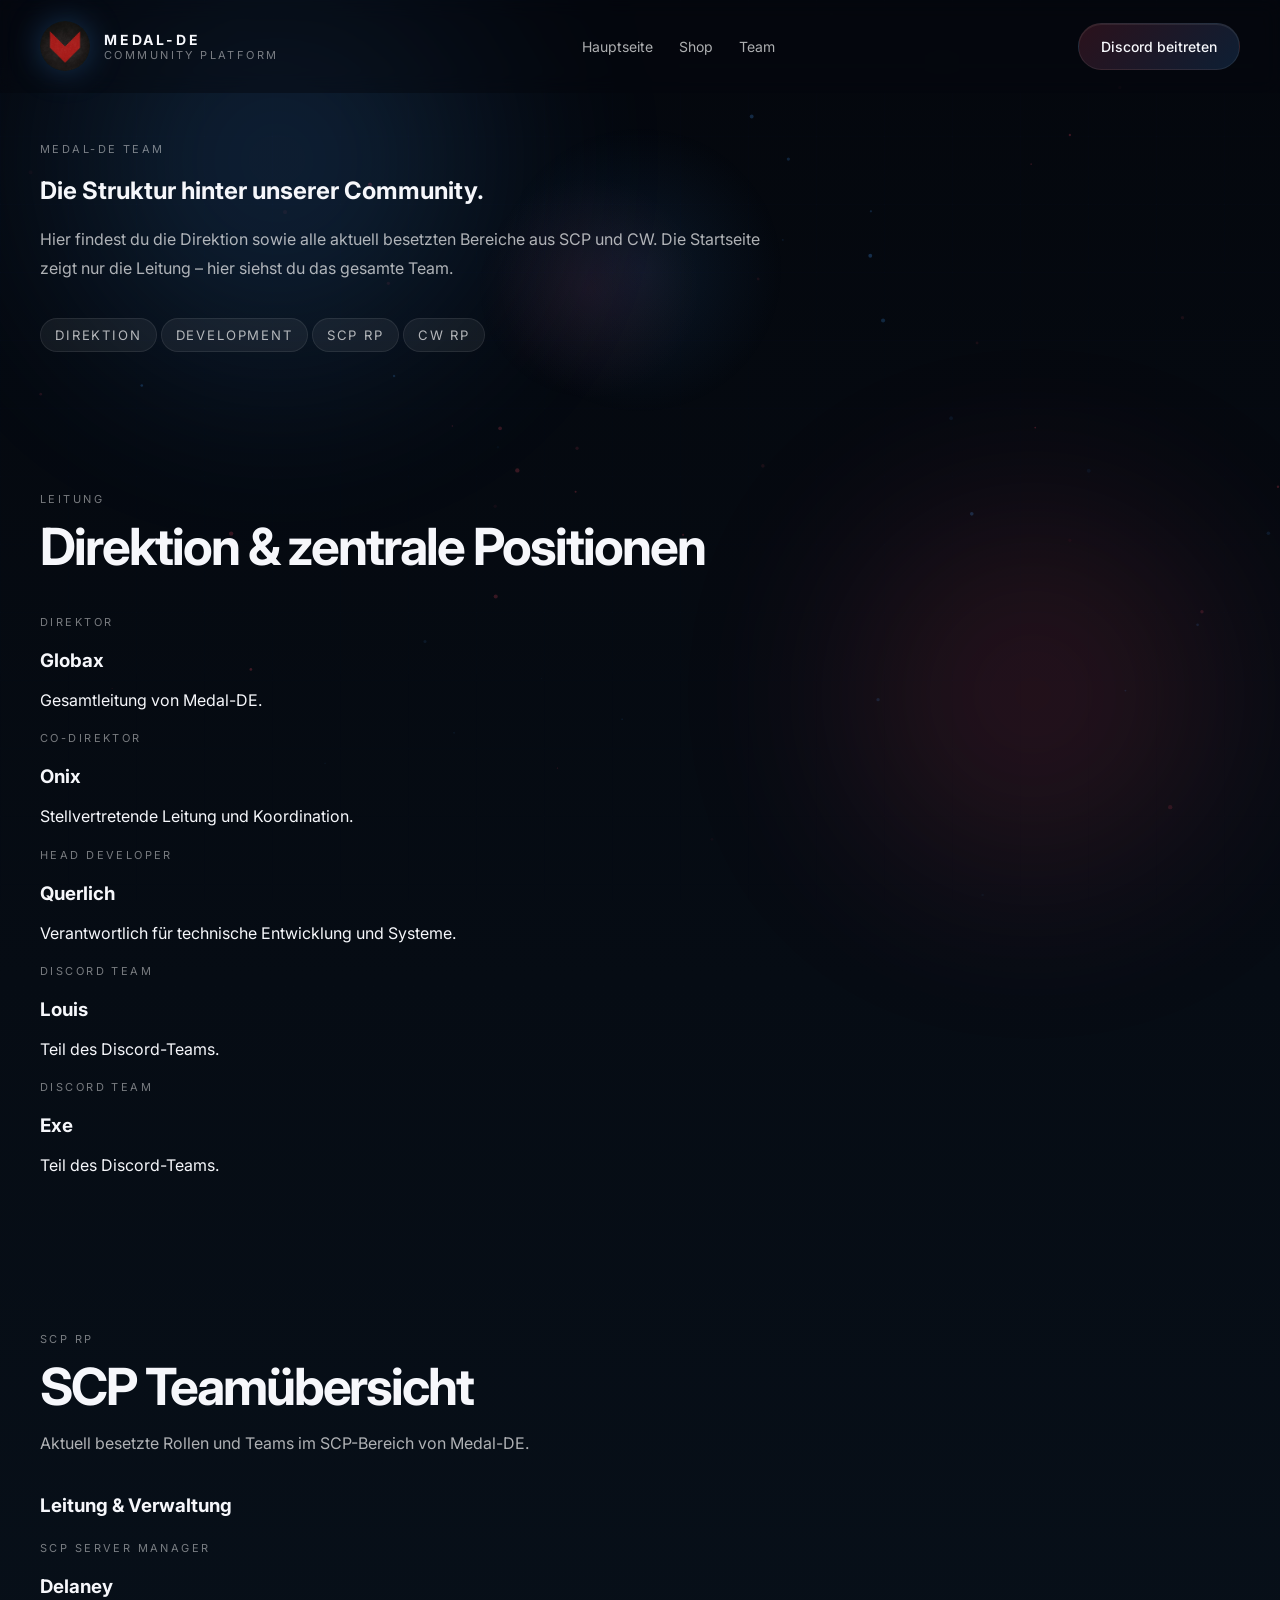
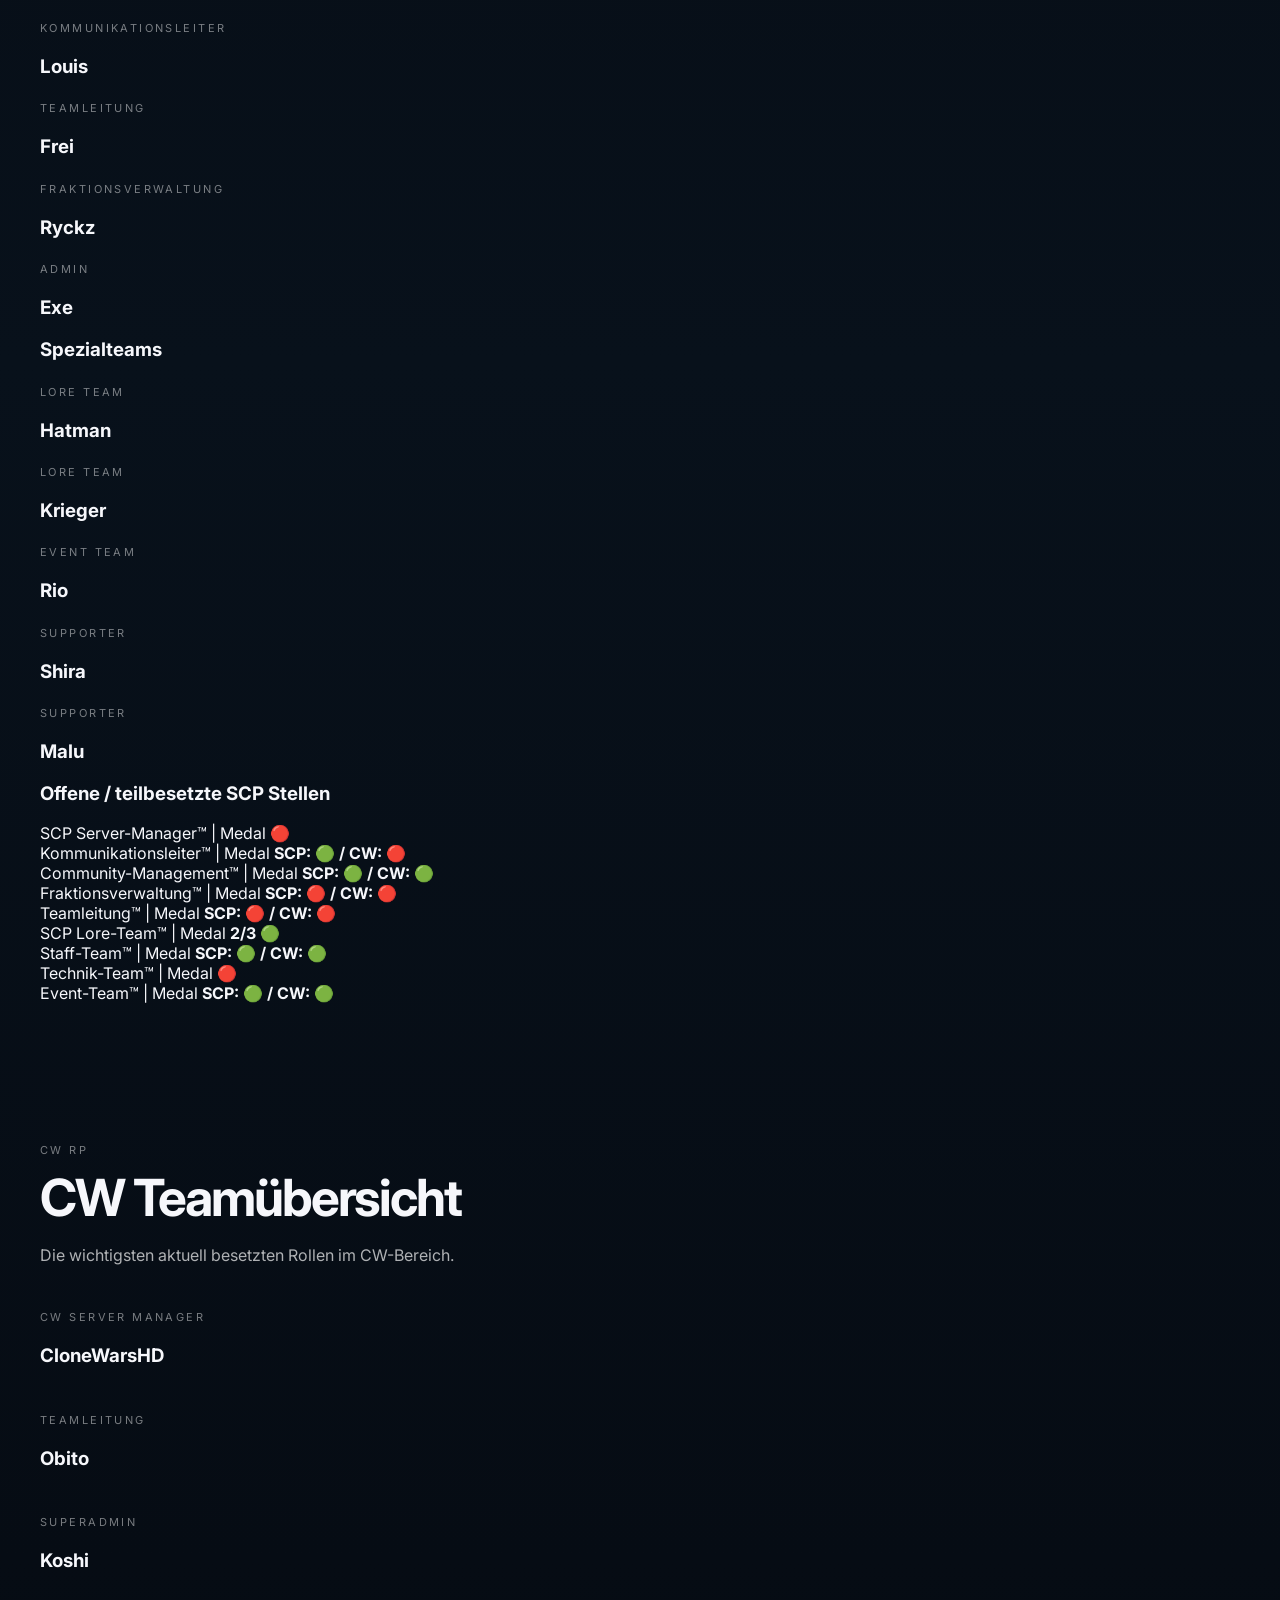
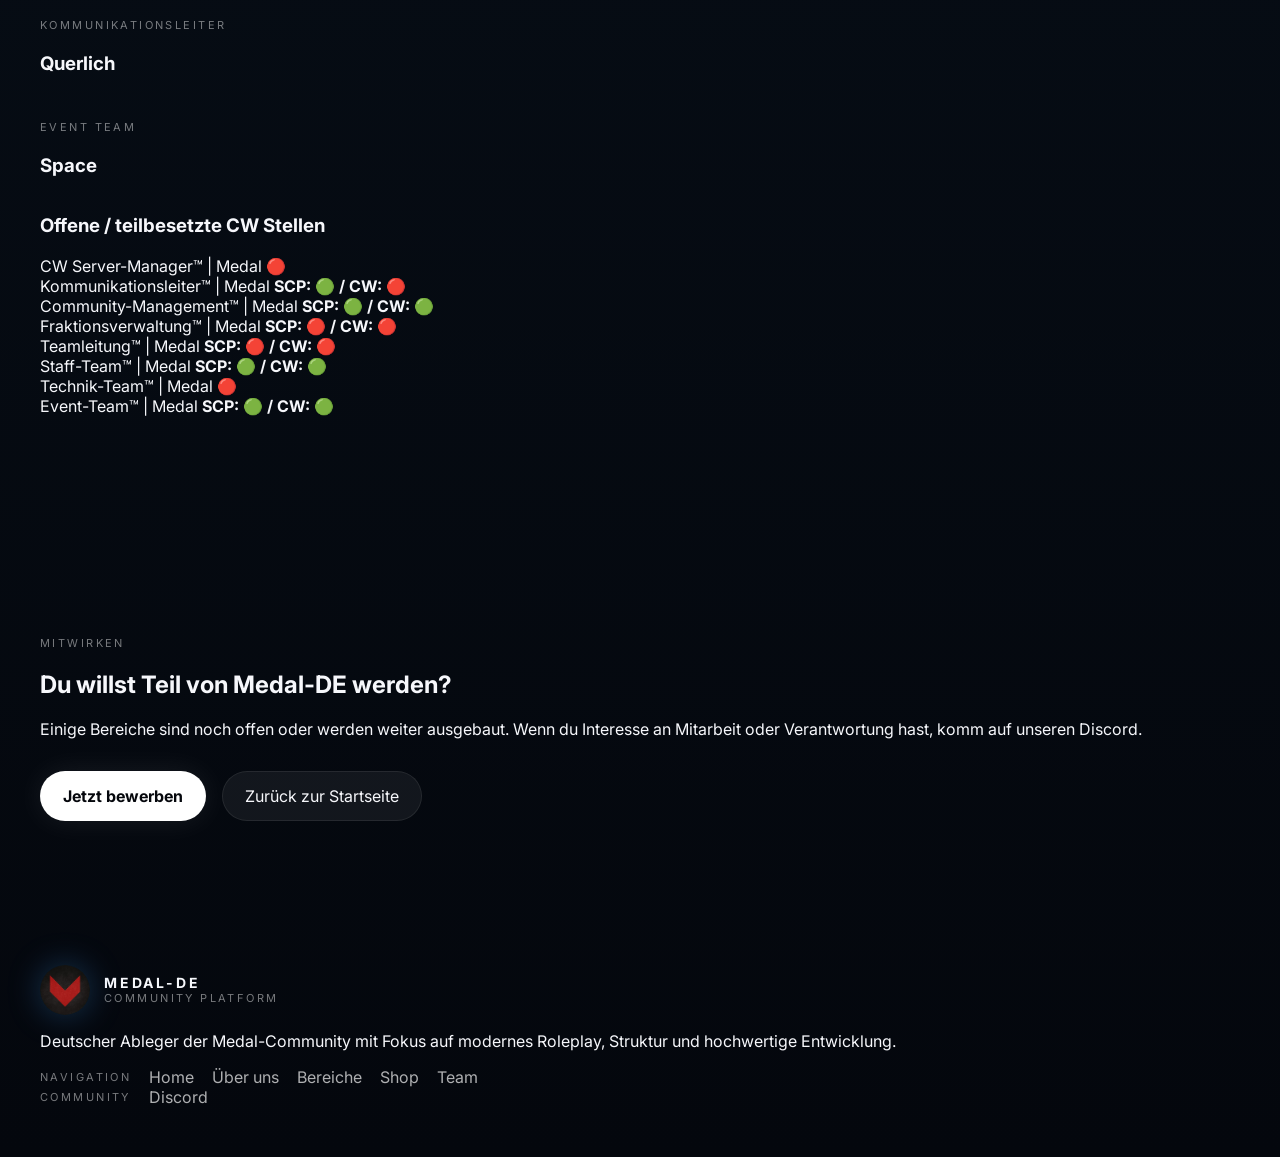
==== commit f4d5cb48: "Update team.html" ====
--- a/team.html
+++ b/team.html
@@ -27,7 +27,7 @@
 
     <header class="site-header" id="site-header">
       <div class="container nav">
-        <a href="index.html#home" class="brand">
+        <a href="index.html" class="brand">
           <img src="Medal.png" class="brand-logo" alt="Medal-DE Logo" />
           <div>
             <div class="brand-title">MEDAL-DE</div>
@@ -36,9 +36,9 @@
         </a>
 
         <nav class="nav-links">
-          <a href="index.html">Home</a>
+          <a href="index.html">Hauptseite</a>
           <a href="shop.html">Shop</a>
-          <a href="team.html">Team</a>
+          <a href="team.html" class="active">Team</a>
         </nav>
 
         <a
@@ -359,6 +359,7 @@
           <a href="index.html#home">Home</a>
           <a href="index.html#about">Über uns</a>
           <a href="index.html#modes">Bereiche</a>
+          <a href="shop.html">Shop</a>
           <a href="team.html">Team</a>
         </div>
 
